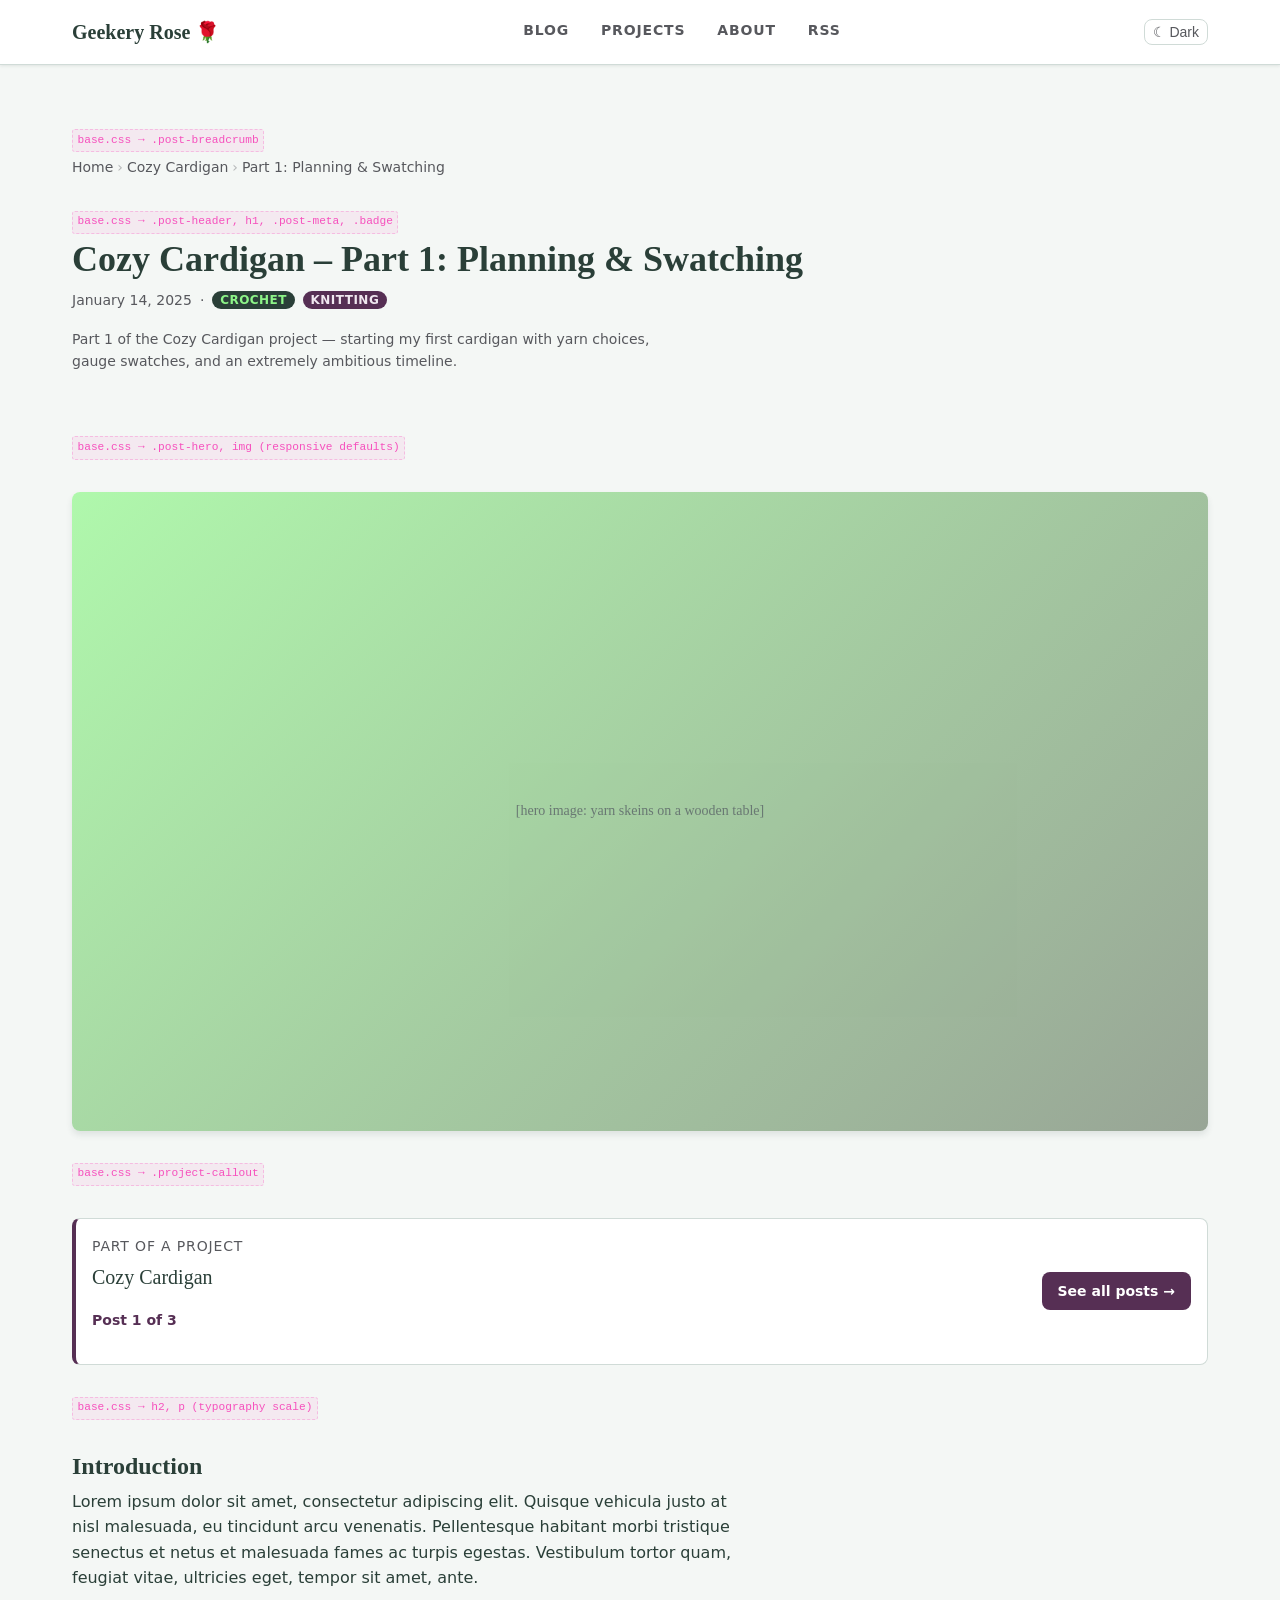
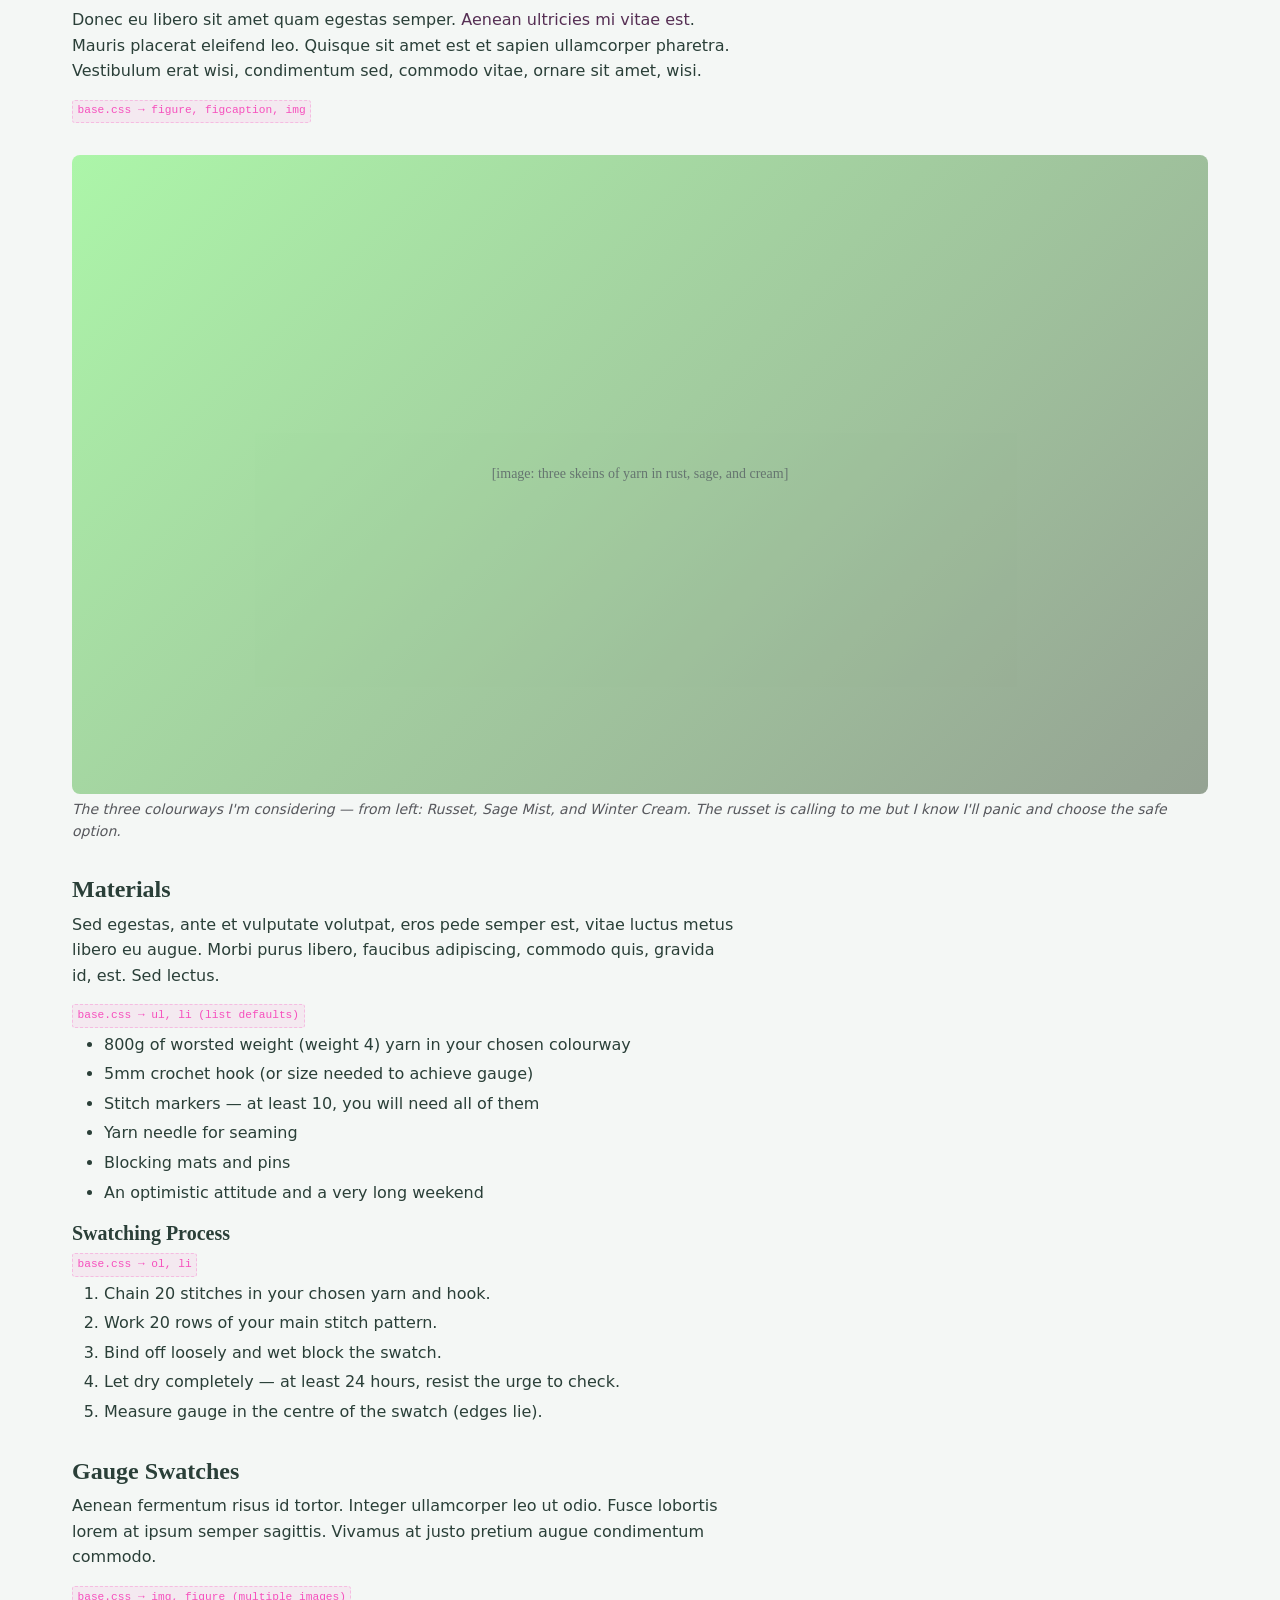
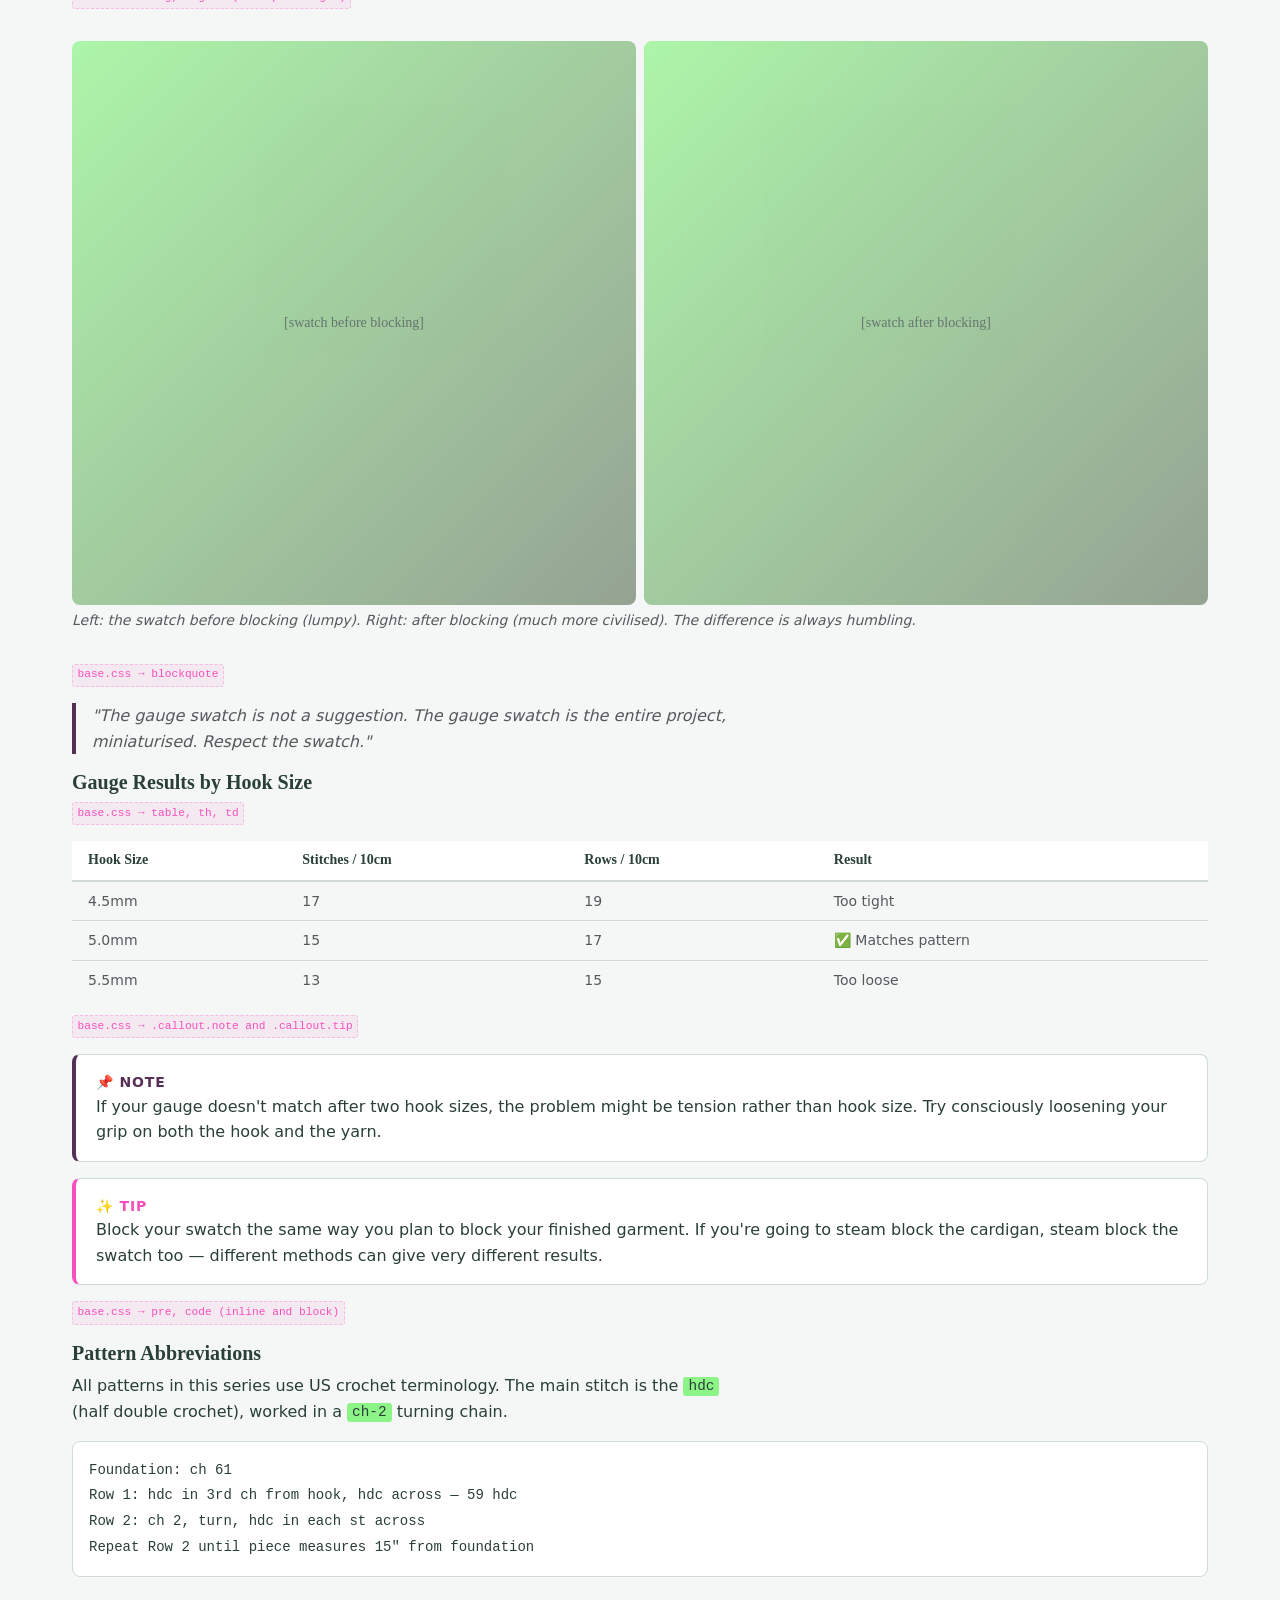
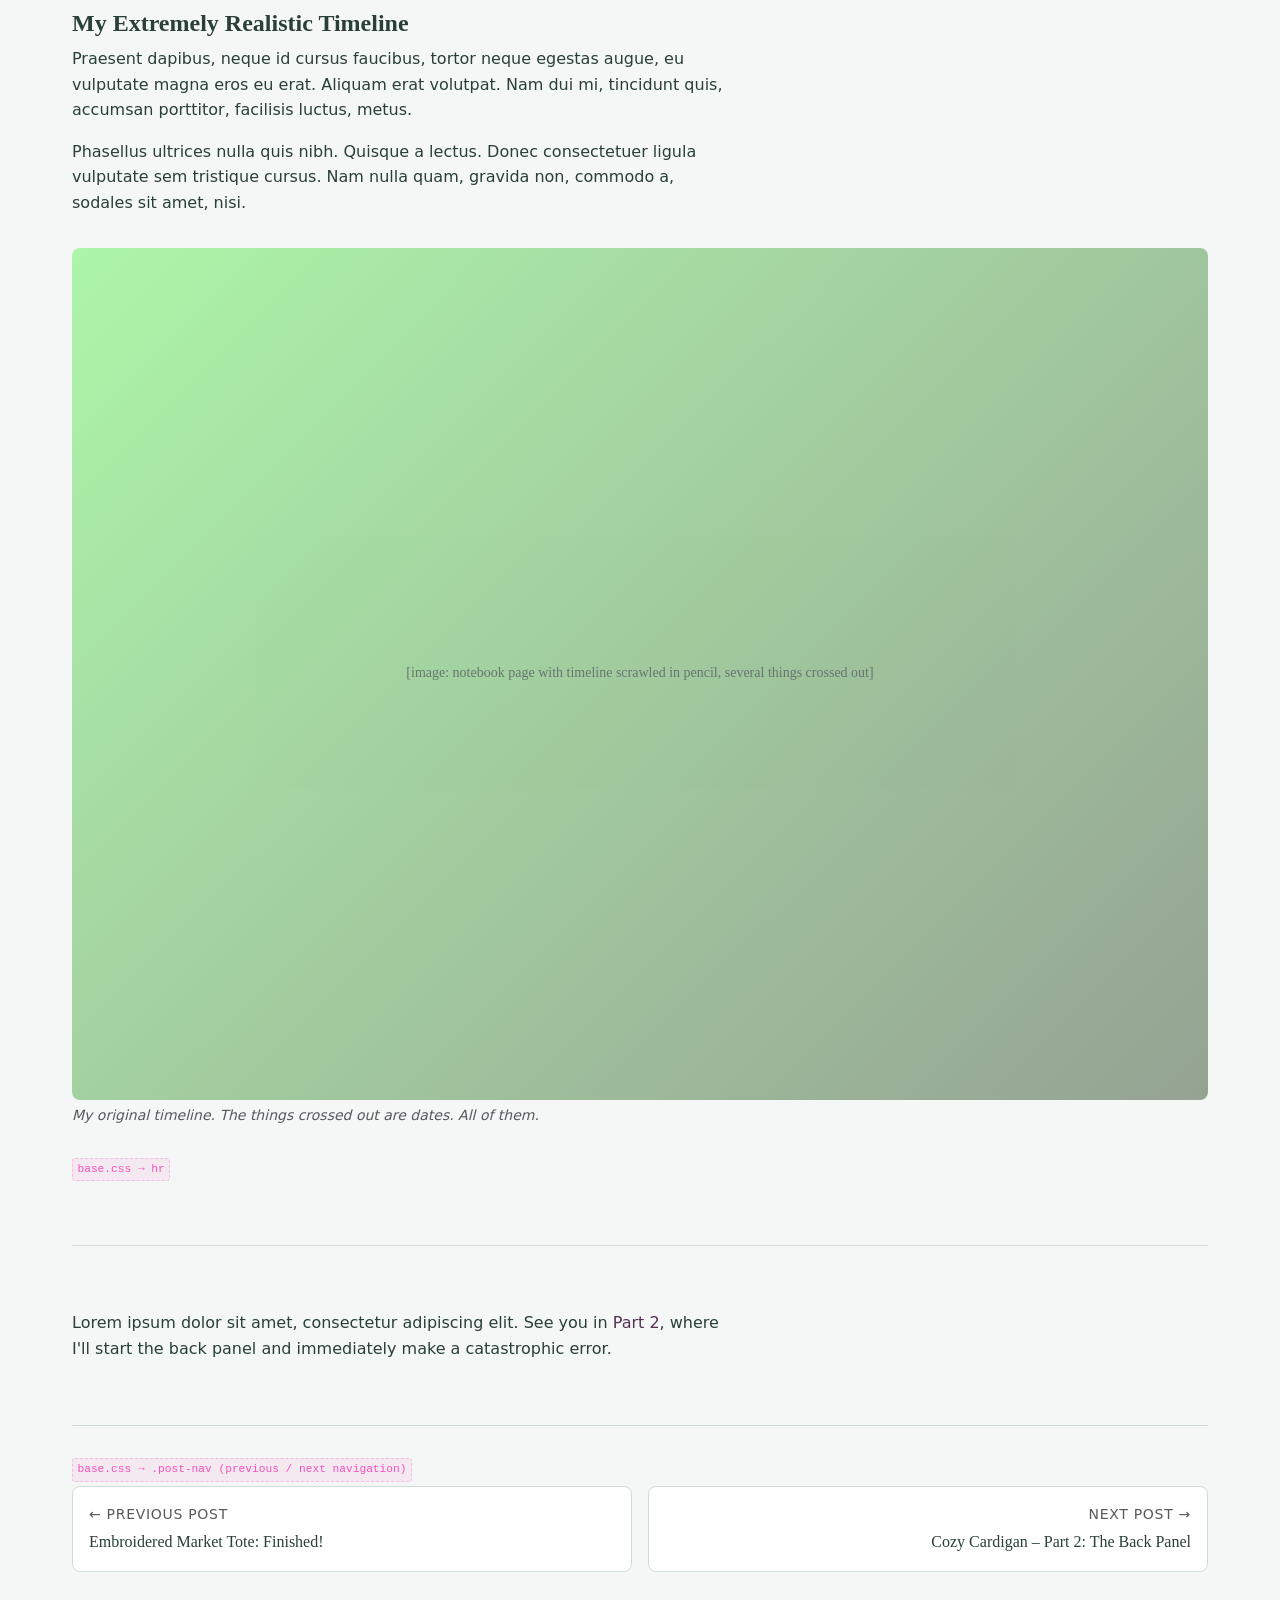
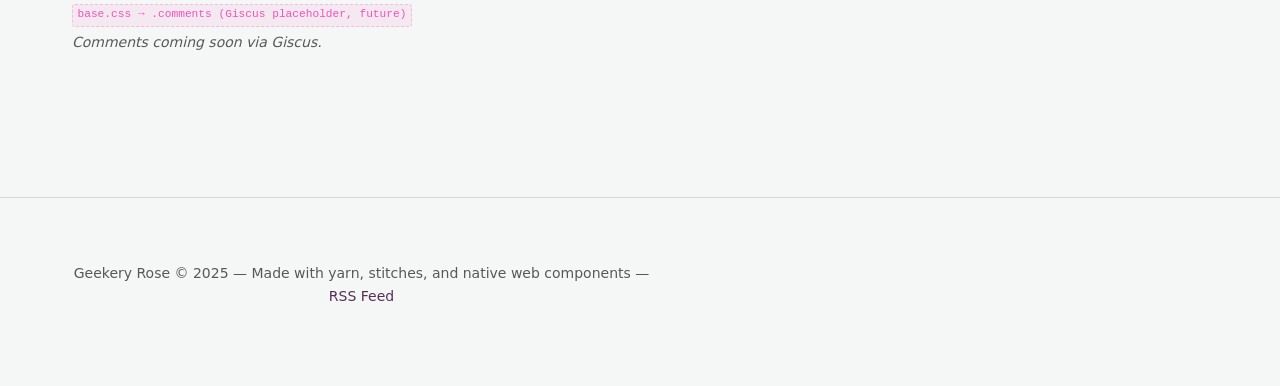
==== posts/sample-post.html @ 3e88b29d "remove dupliate CSS, simplify index page, add sample blog post" ====
<!DOCTYPE html>
<html lang="en" data-theme="light">
<head>
  <meta charset="UTF-8">
  <meta name="viewport" content="width=device-width, initial-scale=1.0">
  <title>Cozy Cardigan – Part 1: Planning & Swatching | Geekery Rose</title>

  <!-- Post metadata (as per blog plan) -->
  <meta property="post:slug" content="cozy-cardigan-part-1">
  <meta property="post:date" content="2025-01-14">
  <meta property="post:project" content="cozy-cardigan">
  <meta property="post:project-sequence" content="1">
  <meta property="post:craft-types" content="crochet,knitting">
  <meta property="post:summary" content="Starting my first cardigan — yarn choices, gauge swatches, and my very unrealistic timeline.">
  <meta property="post:featured-image" content="/images/posts/2025-01-14/hero.jpg">

  <style>
    /* ============================================================
       THEME TOKENS — from themes.css
       (In production these come from /styles/themes.css)
       ============================================================ */
    :root {
      --color-background: #f4f7f5;
      --color-surface: #ffffff;
      --color-text-primary: #2a3f38;
      --color-text-secondary: #57585d;
      --color-accent: #562f54;
      --color-accent-hover: #7a4578;
      --color-accent-secondary: #f650bd;
      --color-accent-secondary-hover: #d93da6;
      --color-highlight: #8df588;
      --color-highlight-text: #2a3f38;
      --color-border: #d0dbd7;

      --badge-bg-crochet:    #2a3f38;  --badge-text-crochet:    #8df588;
      --badge-bg-knitting:   #562f54;  --badge-text-knitting:   #f0e8f0;
      --badge-bg-embroidery: #3d2240;  --badge-text-embroidery: #f0e8f0;
      --badge-bg-sewing:     #2a3f38;  --badge-text-sewing:     #e8f5e2;
      --badge-bg-beading:    #57585d;  --badge-text-beading:    #ffffff;

      --font-family-base: system-ui, -apple-system, sans-serif;
      --font-family-heading: Georgia, serif;
      --font-size-base: 1rem;
      --font-size-small: 0.875rem;
      --font-size-large: 1.25rem;
      --line-height-base: 1.6;
      --line-height-tight: 1.2;

      --space-xs: 0.25rem;
      --space-sm: 0.5rem;
      --space-md: 1rem;
      --space-lg: 2rem;
      --space-xl: 4rem;

      --max-width-content: 65ch;
      --max-width-wide: 1200px;
      --border-radius: 8px;

      --shadow-sm: 0 1px 3px rgba(42, 63, 56, 0.10);
      --shadow-md: 0 4px 6px rgba(42, 63, 56, 0.10);
      --shadow-lg: 0 10px 20px rgba(42, 63, 56, 0.14);

      --transition-fast: 150ms ease;
      --transition-base: 250ms ease;
    }

    [data-theme="dark"] {
      --color-background: #1e2e29;
      --color-surface: #2a3f38;
      --color-text-primary: #e8f5e2;
      --color-text-secondary: #a0a8a4;
      --color-accent: #8df588;
      --color-accent-hover: #a8f9a4;
      --color-accent-secondary: #f650bd;
      --color-accent-secondary-hover: #f975cc;
      --color-highlight: #562f54;
      --color-highlight-text: #f0e8f0;
      --color-border: #3a5248;
      --shadow-sm: 0 1px 3px rgba(0,0,0,0.35);
      --shadow-md: 0 4px 6px rgba(0,0,0,0.40);
      --shadow-lg: 0 10px 20px rgba(0,0,0,0.50);
    }


    /* ============================================================
       BASE.CSS — THIS IS WHAT THE FILE NEEDS TO DEFINE
       Each section is labelled with what base.css should contain.
       ============================================================ */

    /* ----------------------------------------------------------
       1. CSS RESET / NORMALIZE
       base.css should include a minimal reset so all browsers
       start from the same baseline.
       ---------------------------------------------------------- */
    *, *::before, *::after {
      box-sizing: border-box;
      margin: 0;
      padding: 0;
    }

    /* ----------------------------------------------------------
       2. ROOT / BODY DEFAULTS
       base.css sets the background, default text color, font,
       line-height, and scroll behaviour on the html/body elements.
       ---------------------------------------------------------- */
    html {
      scroll-behavior: smooth;
      font-size: 100%; /* 16px base — don't change, use rem */
    }

    body {
      background-color: var(--color-background);
      color: var(--color-text-primary);
      font-family: var(--font-family-base);
      font-size: var(--font-size-base);
      line-height: var(--line-height-base);
      min-height: 100vh;
    }

    /* ----------------------------------------------------------
       3. TYPOGRAPHY SCALE
       base.css defines headings, body copy, and small text using
       the CSS custom property font scale. Headings use the serif
       font-family-heading; body uses font-family-base.
       ---------------------------------------------------------- */
    h1, h2, h3, h4, h5, h6 {
      font-family: var(--font-family-heading);
      line-height: var(--line-height-tight);
      color: var(--color-text-primary);
    }

    h1 { font-size: 2.25rem;  margin-block-end: var(--space-md); }
    h2 { font-size: 1.5rem;   margin-block-end: var(--space-sm); margin-block-start: var(--space-lg); }
    h3 { font-size: 1.25rem;  margin-block-end: var(--space-sm); margin-block-start: var(--space-md); }
    h4 { font-size: 1.1rem;   margin-block-end: var(--space-xs); }

    p {
      margin-block-end: var(--space-md);
      max-width: var(--max-width-content);
    }

    small, .text-small {
      font-size: var(--font-size-small);
      color: var(--color-text-secondary);
    }

    /* ----------------------------------------------------------
       4. LINKS
       base.css sets default link appearance using the accent
       color, with a hover/focus state using accent-hover.
       ---------------------------------------------------------- */
    a {
      color: var(--color-accent);
      text-decoration: underline;
      text-decoration-color: transparent;
      text-underline-offset: 3px;
      transition: color var(--transition-fast),
                  text-decoration-color var(--transition-fast);
    }

    a:hover {
      color: var(--color-accent-hover);
      text-decoration-color: var(--color-accent-hover);
    }

    a:focus-visible {
      outline: 2px solid var(--color-accent);
      outline-offset: 3px;
      border-radius: 2px;
    }

    /* ----------------------------------------------------------
       5. LISTS
       base.css provides sensible defaults for ul/ol in prose
       contexts, with proper indentation.
       ---------------------------------------------------------- */
    ul, ol {
      padding-inline-start: var(--space-lg);
      margin-block-end: var(--space-md);
      max-width: var(--max-width-content);
    }

    li {
      margin-block-end: var(--space-xs);
    }

    li:last-child {
      margin-block-end: 0;
    }

    /* ----------------------------------------------------------
       6. IMAGES
       base.css makes images responsive by default, and adds
       sensible display/border-radius defaults.
       ---------------------------------------------------------- */
    img {
      max-width: 100%;
      height: auto;
      display: block;
      border-radius: var(--border-radius);
    }

    figure {
      margin-block: var(--space-lg);
      margin-inline: 0;
    }

    figcaption {
      font-size: var(--font-size-small);
      color: var(--color-text-secondary);
      margin-block-start: var(--space-xs);
      font-style: italic;
    }

    /* ----------------------------------------------------------
       7. BLOCKQUOTE
       base.css styles blockquotes with a left border in the
       accent color and slightly muted text.
       ---------------------------------------------------------- */
    blockquote {
      border-inline-start: 4px solid var(--color-accent);
      padding-inline-start: var(--space-md);
      margin-block: var(--space-md);
      margin-inline: 0;
      color: var(--color-text-secondary);
      font-style: italic;
      max-width: var(--max-width-content);
    }

    blockquote p { color: inherit; }

    /* ----------------------------------------------------------
       8. INLINE CODE & CODE BLOCKS
       base.css styles <code> and <pre> for any technical content.
       ---------------------------------------------------------- */
    code {
      font-family: ui-monospace, 'Cascadia Code', 'Fira Code', monospace;
      font-size: 0.9em;
      background: var(--color-highlight);
      color: var(--color-highlight-text);
      padding: 0.1em 0.35em;
      border-radius: 3px;
    }

    pre {
      background: var(--color-surface);
      border: 1px solid var(--color-border);
      border-radius: var(--border-radius);
      padding: var(--space-md);
      overflow-x: auto;
      margin-block: var(--space-md);
    }

    pre code {
      background: none;
      padding: 0;
      font-size: var(--font-size-small);
    }

    /* ----------------------------------------------------------
       9. HORIZONTAL RULE
       base.css gives <hr> a styled appearance using border color.
       ---------------------------------------------------------- */
    hr {
      border: none;
      border-block-start: 1px solid var(--color-border);
      margin-block: var(--space-xl);
    }

    /* ----------------------------------------------------------
       10. TABLES
       base.css provides a clean, readable table style.
       ---------------------------------------------------------- */
    table {
      width: 100%;
      border-collapse: collapse;
      margin-block: var(--space-md);
      font-size: var(--font-size-small);
    }

    th {
      background: var(--color-surface);
      color: var(--color-text-primary);
      font-family: var(--font-family-heading);
      text-align: start;
      padding: var(--space-sm) var(--space-md);
      border-block-end: 2px solid var(--color-border);
    }

    td {
      padding: var(--space-sm) var(--space-md);
      border-block-end: 1px solid var(--color-border);
      color: var(--color-text-secondary);
      vertical-align: top;
    }

    tr:last-child td { border-block-end: none; }

    /* ----------------------------------------------------------
       11. LAYOUT UTILITIES
       base.css provides a .container class for max-width
       centering and a .wide variant.
       ---------------------------------------------------------- */
    .container {
      max-width: var(--max-width-wide);
      margin-inline: auto;
      padding-inline: var(--space-lg);
    }

    .content-width {
      max-width: var(--max-width-content);
    }

    /* ----------------------------------------------------------
       12. SITE HEADER / FOOTER
       base.css provides structural styles for the site chrome.
       ---------------------------------------------------------- */
    .site-header {
      background: var(--color-surface);
      border-block-end: 1px solid var(--color-border);
      box-shadow: var(--shadow-sm);
      position: sticky;
      top: 0;
      z-index: 100;
    }

    .site-header .container {
      display: flex;
      align-items: center;
      justify-content: space-between;
      padding-block: var(--space-md);
      gap: var(--space-md);
    }

    .site-logo {
      font-family: var(--font-family-heading);
      font-size: var(--font-size-large);
      font-weight: bold;
      color: var(--color-text-primary);
      text-decoration: none;
    }

    .site-logo:hover { color: var(--color-accent); text-decoration-color: transparent; }

    .site-nav {
      display: flex;
      gap: var(--space-lg);
      list-style: none;
      padding: 0;
      margin: 0;
    }

    .site-nav a {
      font-size: var(--font-size-small);
      text-transform: uppercase;
      letter-spacing: 0.06em;
      font-weight: 600;
      color: var(--color-text-secondary);
      text-decoration: none;
    }

    .site-nav a:hover { color: var(--color-accent); }

    .site-footer {
      border-block-start: 1px solid var(--color-border);
      padding-block: var(--space-xl);
      margin-block-start: var(--space-xl);
      color: var(--color-text-secondary);
      font-size: var(--font-size-small);
      text-align: center;
    }

    /* ----------------------------------------------------------
       13. POST STRUCTURE
       base.css defines the structural layout of a blog post:
       the article, post header, post footer, and breadcrumbs.
       ---------------------------------------------------------- */
    .blog-post {
      padding-block: var(--space-xl);
    }

    .post-breadcrumb {
      font-size: var(--font-size-small);
      color: var(--color-text-secondary);
      margin-block-end: var(--space-lg);
      display: flex;
      gap: var(--space-xs);
      align-items: center;
      flex-wrap: wrap;
    }

    .post-breadcrumb a {
      color: var(--color-text-secondary);
      text-decoration: none;
    }

    .post-breadcrumb a:hover { color: var(--color-accent); }

    .post-breadcrumb .sep { opacity: 0.4; }

    .post-header {
      margin-block-end: var(--space-xl);
    }

    .post-header h1 {
      margin-block-end: var(--space-sm);
    }

    .post-meta {
      display: flex;
      flex-wrap: wrap;
      gap: var(--space-sm);
      align-items: center;
      color: var(--color-text-secondary);
      font-size: var(--font-size-small);
      margin-block-end: var(--space-md);
    }

    .post-meta time { font-variant-numeric: tabular-nums; }

    .post-hero {
      margin-block: var(--space-lg);
      border-radius: var(--border-radius);
      overflow: hidden;
      box-shadow: var(--shadow-md);
      aspect-ratio: 16 / 9;
      background: var(--color-surface);
    }

    .post-hero img {
      width: 100%;
      height: 100%;
      object-fit: cover;
      border-radius: 0;
    }

    .post-content {
      /* This is the main prose area — inherits from body + headings etc. */
    }

    .post-footer {
      margin-block-start: var(--space-xl);
      padding-block-start: var(--space-lg);
      border-block-start: 1px solid var(--color-border);
    }

    .post-nav {
      display: grid;
      grid-template-columns: 1fr 1fr;
      gap: var(--space-md);
      margin-block-end: var(--space-lg);
    }

    .post-nav-link {
      background: var(--color-surface);
      border: 1px solid var(--color-border);
      border-radius: var(--border-radius);
      padding: var(--space-md);
      text-decoration: none;
      color: var(--color-text-primary);
      transition: box-shadow var(--transition-base), transform var(--transition-base);
    }

    .post-nav-link:hover {
      box-shadow: var(--shadow-md);
      transform: translateY(-2px);
      color: var(--color-text-primary);
      text-decoration: none;
    }

    .post-nav-link .label {
      display: block;
      font-size: var(--font-size-small);
      color: var(--color-text-secondary);
      margin-block-end: var(--space-xs);
      text-transform: uppercase;
      letter-spacing: 0.05em;
    }

    .post-nav-link .title {
      font-family: var(--font-family-heading);
      font-size: var(--font-size-base);
    }

    .post-nav-link.next { text-align: end; }

    /* ----------------------------------------------------------
       14. CRAFT TYPE BADGES
       base.css (or components.css) defines badge styles using
       the badge custom properties from themes.css.
       ---------------------------------------------------------- */
    .badge {
      display: inline-flex;
      align-items: center;
      gap: var(--space-xs);
      font-size: 0.75rem;
      font-weight: 600;
      letter-spacing: 0.04em;
      text-transform: uppercase;
      padding: 0.25em 0.65em;
      border-radius: 100px;
      line-height: 1;
    }

    .badge-crochet   { background: var(--badge-bg-crochet);   color: var(--badge-text-crochet); }
    .badge-knitting  { background: var(--badge-bg-knitting);  color: var(--badge-text-knitting); }
    .badge-embroidery{ background: var(--badge-bg-embroidery);color: var(--badge-text-embroidery); }
    .badge-sewing    { background: var(--badge-bg-sewing);    color: var(--badge-text-sewing); }
    .badge-beading   { background: var(--badge-bg-beading);   color: var(--badge-text-beading); }

    /* ----------------------------------------------------------
       15. PROJECT CALLOUT BOX
       base.css defines the "part of a project" notification box.
       ---------------------------------------------------------- */
    .project-callout {
      background: var(--color-surface);
      border: 1px solid var(--color-border);
      border-inline-start: 4px solid var(--color-accent);
      border-radius: var(--border-radius);
      padding: var(--space-md);
      margin-block: var(--space-lg);
      display: flex;
      align-items: center;
      justify-content: space-between;
      gap: var(--space-md);
      flex-wrap: wrap;
    }

    .project-callout .label {
      font-size: var(--font-size-small);
      text-transform: uppercase;
      letter-spacing: 0.06em;
      color: var(--color-text-secondary);
      margin-block-end: var(--space-xs);
    }

    .project-callout .name {
      font-family: var(--font-family-heading);
      font-size: var(--font-size-large);
      color: var(--color-text-primary);
    }

    .project-callout .seq {
      font-size: var(--font-size-small);
      color: var(--color-accent);
      font-weight: 600;
    }

    .btn {
      display: inline-block;
      background: var(--color-accent);
      color: #ffffff;
      padding: var(--space-sm) var(--space-md);
      border-radius: var(--border-radius);
      font-size: var(--font-size-small);
      font-weight: 600;
      text-decoration: none;
      transition: background var(--transition-fast), transform var(--transition-fast);
      white-space: nowrap;
    }

    .btn:hover {
      background: var(--color-accent-hover);
      color: #ffffff;
      text-decoration: none;
      transform: translateY(-1px);
    }

    /* ----------------------------------------------------------
       16. CALLOUT / ASIDE BOXES
       base.css styles informational callout boxes (tips, notes).
       ---------------------------------------------------------- */
    .callout {
      background: var(--color-surface);
      border: 1px solid var(--color-border);
      border-radius: var(--border-radius);
      padding: var(--space-md) var(--space-md) var(--space-md) calc(var(--space-md) + 4px);
      margin-block: var(--space-md);
      border-inline-start: 4px solid var(--color-highlight-text);
    }

    .callout.tip { border-inline-start-color: var(--color-accent-secondary); }
    .callout.note { border-inline-start-color: var(--color-accent); }

    .callout-label {
      font-size: var(--font-size-small);
      font-weight: 700;
      text-transform: uppercase;
      letter-spacing: 0.06em;
      margin-block-end: var(--space-xs);
    }

    .callout.tip .callout-label { color: var(--color-accent-secondary); }
    .callout.note .callout-label { color: var(--color-accent); }

    .callout p { max-width: none; margin-block-end: 0; }

    /* ----------------------------------------------------------
       17. THEME TOGGLE (example utility button)
       ---------------------------------------------------------- */
    .theme-toggle {
      background: none;
      border: 1px solid var(--color-border);
      border-radius: var(--border-radius);
      padding: var(--space-xs) var(--space-sm);
      color: var(--color-text-secondary);
      cursor: pointer;
      font-size: var(--font-size-small);
      transition: border-color var(--transition-fast), color var(--transition-fast);
    }

    .theme-toggle:hover {
      border-color: var(--color-accent);
      color: var(--color-accent);
    }

    /* ----------------------------------------------------------
       18. ANNOTATION LAYER
       Labels explaining what each visible element demonstrates.
       ---------------------------------------------------------- */
    .annotation {
      display: block;
      font-family: ui-monospace, monospace;
      font-size: 0.7rem;
      color: var(--color-accent-secondary);
      background: color-mix(in srgb, var(--color-accent-secondary) 8%, transparent);
      border: 1px dashed color-mix(in srgb, var(--color-accent-secondary) 30%, transparent);
      border-radius: 3px;
      padding: 0.15em 0.4em;
      margin-block-end: var(--space-xs);
      width: fit-content;
    }

    /* ----------------------------------------------------------
       19. IMAGE PLACEHOLDER (for lorem ipsum demo)
       ---------------------------------------------------------- */
    .img-placeholder {
      aspect-ratio: 16 / 9;
      background: linear-gradient(135deg,
        var(--color-highlight) 0%,
        color-mix(in srgb, var(--color-highlight) 40%, var(--color-accent)) 100%);
      border-radius: var(--border-radius);
      display: flex;
      align-items: center;
      justify-content: center;
      color: var(--color-highlight-text);
      font-family: var(--font-family-heading);
      font-size: var(--font-size-small);
      opacity: 0.7;
    }

    .img-placeholder.square { aspect-ratio: 1; }
    .img-placeholder.tall   { aspect-ratio: 3 / 4; }

    /* ----------------------------------------------------------
       RESPONSIVE
       base.css handles responsive overrides at mobile breakpoint.
       ---------------------------------------------------------- */
    @media (max-width: 640px) {
      .container { padding-inline: var(--space-md); }
      h1 { font-size: 1.75rem; }
      .site-nav { gap: var(--space-md); }
      .post-nav { grid-template-columns: 1fr; }
      .post-nav-link.next { text-align: start; }
      .project-callout { flex-direction: column; align-items: flex-start; }
    }
  </style>
</head>
<body>

  <!-- ============================================================
       SITE HEADER
       ============================================================ -->
  <header class="site-header">
    <div class="container">
      <a href="/" class="site-logo">Geekery Rose 🌹</a>
      <nav aria-label="Main navigation">
        <ul class="site-nav">
          <li><a href="/blog.html">Blog</a></li>
          <li><a href="/projects.html">Projects</a></li>
          <li><a href="/about.html">About</a></li>
          <li><a href="/feed.xml">RSS</a></li>
        </ul>
      </nav>
      <button class="theme-toggle" onclick="toggleTheme()" aria-label="Toggle dark mode">☾ Dark</button>
    </div>
  </header>

  <!-- ============================================================
       BLOG POST
       ============================================================ -->
  <main>
    <div class="container">
      <article class="blog-post">

        <!-- Breadcrumb nav -->
        <span class="annotation">base.css → .post-breadcrumb</span>
        <nav class="post-breadcrumb" aria-label="Breadcrumb">
          <a href="/">Home</a>
          <span class="sep" aria-hidden="true">›</span>
          <a href="/projects/cozy-cardigan/">Cozy Cardigan</a>
          <span class="sep" aria-hidden="true">›</span>
          <span>Part 1: Planning &amp; Swatching</span>
        </nav>

        <!-- Post header -->
        <span class="annotation">base.css → .post-header, h1, .post-meta, .badge</span>
        <header class="post-header">
          <h1>Cozy Cardigan – Part 1: Planning &amp; Swatching</h1>
          <div class="post-meta">
            <time datetime="2025-01-14">January 14, 2025</time>
            <span aria-hidden="true">·</span>
            <span class="badge badge-crochet">Crochet</span>
            <span class="badge badge-knitting">Knitting</span>
          </div>
          <p class="text-small">Part 1 of the Cozy Cardigan project — starting my first cardigan with yarn choices, gauge swatches, and an extremely ambitious timeline.</p>
        </header>

        <!-- Hero image -->
        <span class="annotation">base.css → .post-hero, img (responsive defaults)</span>
        <div class="post-hero">
          <div class="img-placeholder" style="aspect-ratio:16/9; border-radius: 0;">
            [hero image: yarn skeins on a wooden table]
          </div>
        </div>

        <!-- Project callout box -->
        <span class="annotation">base.css → .project-callout</span>
        <aside class="project-callout">
          <div>
            <p class="label">Part of a project</p>
            <p class="name">Cozy Cardigan</p>
            <p class="seq">Post 1 of 3</p>
          </div>
          <a href="/projects/cozy-cardigan/" class="btn">See all posts →</a>
        </aside>

        <!-- Post content -->
        <div class="post-content">

          <!-- Regular headings and paragraphs -->
          <span class="annotation">base.css → h2, p (typography scale)</span>
          <h2>Introduction</h2>
          <p>Lorem ipsum dolor sit amet, consectetur adipiscing elit. Quisque vehicula justo at nisl malesuada, eu tincidunt arcu venenatis. Pellentesque habitant morbi tristique senectus et netus et malesuada fames ac turpis egestas. Vestibulum tortor quam, feugiat vitae, ultricies eget, tempor sit amet, ante.</p>
          <p>Donec eu libero sit amet quam egestas semper. <a href="#">Aenean ultricies mi vitae est</a>. Mauris placerat eleifend leo. Quisque sit amet est et sapien ullamcorper pharetra. Vestibulum erat wisi, condimentum sed, commodo vitae, ornare sit amet, wisi.</p>

          <!-- Image with caption -->
          <span class="annotation">base.css → figure, figcaption, img</span>
          <figure>
            <div class="img-placeholder">[image: three skeins of yarn in rust, sage, and cream]</div>
            <figcaption>The three colourways I'm considering — from left: Russet, Sage Mist, and Winter Cream. The russet is calling to me but I know I'll panic and choose the safe option.</figcaption>
          </figure>

          <h2>Materials</h2>
          <p>Sed egestas, ante et vulputate volutpat, eros pede semper est, vitae luctus metus libero eu augue. Morbi purus libero, faucibus adipiscing, commodo quis, gravida id, est. Sed lectus.</p>

          <!-- Unordered list -->
          <span class="annotation">base.css → ul, li (list defaults)</span>
          <ul>
            <li>800g of worsted weight (weight 4) yarn in your chosen colourway</li>
            <li>5mm crochet hook (or size needed to achieve gauge)</li>
            <li>Stitch markers — at least 10, you will need all of them</li>
            <li>Yarn needle for seaming</li>
            <li>Blocking mats and pins</li>
            <li>An optimistic attitude and a very long weekend</li>
          </ul>

          <!-- Ordered list -->
          <h3>Swatching Process</h3>
          <span class="annotation">base.css → ol, li</span>
          <ol>
            <li>Chain 20 stitches in your chosen yarn and hook.</li>
            <li>Work 20 rows of your main stitch pattern.</li>
            <li>Bind off loosely and wet block the swatch.</li>
            <li>Let dry completely — at least 24 hours, resist the urge to check.</li>
            <li>Measure gauge in the centre of the swatch (edges lie).</li>
          </ol>

          <h2>Gauge Swatches</h2>
          <p>Aenean fermentum risus id tortor. Integer ullamcorper leo ut odio. Fusce lobortis lorem at ipsum semper sagittis. Vivamus at justo pretium augue condimentum commodo.</p>

          <!-- Image grid (two images side by side) -->
          <span class="annotation">base.css → img, figure (multiple images)</span>
          <figure>
            <div style="display: grid; grid-template-columns: 1fr 1fr; gap: var(--space-sm);">
              <div class="img-placeholder square">[swatch before blocking]</div>
              <div class="img-placeholder square">[swatch after blocking]</div>
            </div>
            <figcaption>Left: the swatch before blocking (lumpy). Right: after blocking (much more civilised). The difference is always humbling.</figcaption>
          </figure>

          <!-- Blockquote -->
          <span class="annotation">base.css → blockquote</span>
          <blockquote>
            <p>"The gauge swatch is not a suggestion. The gauge swatch is the entire project, miniaturised. Respect the swatch."</p>
          </blockquote>

          <!-- Table -->
          <h3>Gauge Results by Hook Size</h3>
          <span class="annotation">base.css → table, th, td</span>
          <table>
            <thead>
              <tr>
                <th>Hook Size</th>
                <th>Stitches / 10cm</th>
                <th>Rows / 10cm</th>
                <th>Result</th>
              </tr>
            </thead>
            <tbody>
              <tr>
                <td>4.5mm</td>
                <td>17</td>
                <td>19</td>
                <td>Too tight</td>
              </tr>
              <tr>
                <td>5.0mm</td>
                <td>15</td>
                <td>17</td>
                <td>✅ Matches pattern</td>
              </tr>
              <tr>
                <td>5.5mm</td>
                <td>13</td>
                <td>15</td>
                <td>Too loose</td>
              </tr>
            </tbody>
          </table>

          <!-- Callout boxes -->
          <span class="annotation">base.css → .callout.note and .callout.tip</span>
          <div class="callout note">
            <p class="callout-label">📌 Note</p>
            <p>If your gauge doesn't match after two hook sizes, the problem might be tension rather than hook size. Try consciously loosening your grip on both the hook and the yarn.</p>
          </div>

          <div class="callout tip">
            <p class="callout-label">✨ Tip</p>
            <p>Block your swatch the same way you plan to block your finished garment. If you're going to steam block the cardigan, steam block the swatch too — different methods can give very different results.</p>
          </div>

          <!-- Code block (for any markdown/pattern notation) -->
          <span class="annotation">base.css → pre, code (inline and block)</span>
          <h3>Pattern Abbreviations</h3>
          <p>All patterns in this series use US crochet terminology. The main stitch is the <code>hdc</code> (half double crochet), worked in a <code>ch-2</code> turning chain.</p>

          <pre><code>Foundation: ch 61
Row 1: hdc in 3rd ch from hook, hdc across — 59 hdc
Row 2: ch 2, turn, hdc in each st across
Repeat Row 2 until piece measures 15" from foundation</code></pre>

          <h2>My Extremely Realistic Timeline</h2>
          <p>Praesent dapibus, neque id cursus faucibus, tortor neque egestas augue, eu vulputate magna eros eu erat. Aliquam erat volutpat. Nam dui mi, tincidunt quis, accumsan porttitor, facilisis luctus, metus.</p>
          <p>Phasellus ultrices nulla quis nibh. Quisque a lectus. Donec consectetuer ligula vulputate sem tristique cursus. Nam nulla quam, gravida non, commodo a, sodales sit amet, nisi.</p>

          <figure>
            <div class="img-placeholder" style="aspect-ratio: 4/3;">[image: notebook page with timeline scrawled in pencil, several things crossed out]</div>
            <figcaption>My original timeline. The things crossed out are dates. All of them.</figcaption>
          </figure>

          <!-- HR -->
          <span class="annotation">base.css → hr</span>
          <hr>

          <p>Lorem ipsum dolor sit amet, consectetur adipiscing elit. See you in <a href="/posts/2025-02-01-cozy-cardigan-part-2.html">Part 2</a>, where I'll start the back panel and immediately make a catastrophic error.</p>

        </div>

        <!-- Post footer: nav + comments placeholder -->
        <footer class="post-footer">

          <span class="annotation">base.css → .post-nav (previous / next navigation)</span>
          <nav class="post-nav" aria-label="Post navigation">
            <a href="/posts/2024-12-20-embroidered-tote.html" class="post-nav-link prev">
              <span class="label">← Previous post</span>
              <span class="title">Embroidered Market Tote: Finished!</span>
            </a>
            <a href="/posts/2025-02-01-cozy-cardigan-part-2.html" class="post-nav-link next">
              <span class="label">Next post →</span>
              <span class="title">Cozy Cardigan – Part 2: The Back Panel</span>
            </a>
          </nav>

          <!-- Comments section placeholder (Giscus will go here) -->
          <span class="annotation">base.css → .comments (Giscus placeholder, future)</span>
          <section class="comments" id="comments">
            <!-- Giscus script will be inserted here when ready -->
            <p style="color: var(--color-text-secondary); font-size: var(--font-size-small); font-style: italic;">Comments coming soon via Giscus.</p>
          </section>

        </footer>
      </article>
    </div>
  </main>

  <!-- ============================================================
       SITE FOOTER
       ============================================================ -->
  <footer class="site-footer">
    <div class="container">
      <p>Geekery Rose &copy; 2025 &mdash; Made with yarn, stitches, and native web components &mdash; <a href="/feed.xml">RSS Feed</a></p>
    </div>
  </footer>

  <script>
    function toggleTheme() {
      const html = document.documentElement;
      const current = html.getAttribute('data-theme');
      const next = current === 'dark' ? 'light' : 'dark';
      html.setAttribute('data-theme', next);
      document.querySelector('.theme-toggle').textContent = next === 'dark' ? '☀ Light' : '☾ Dark';
    }
  </script>
</body>
</html>
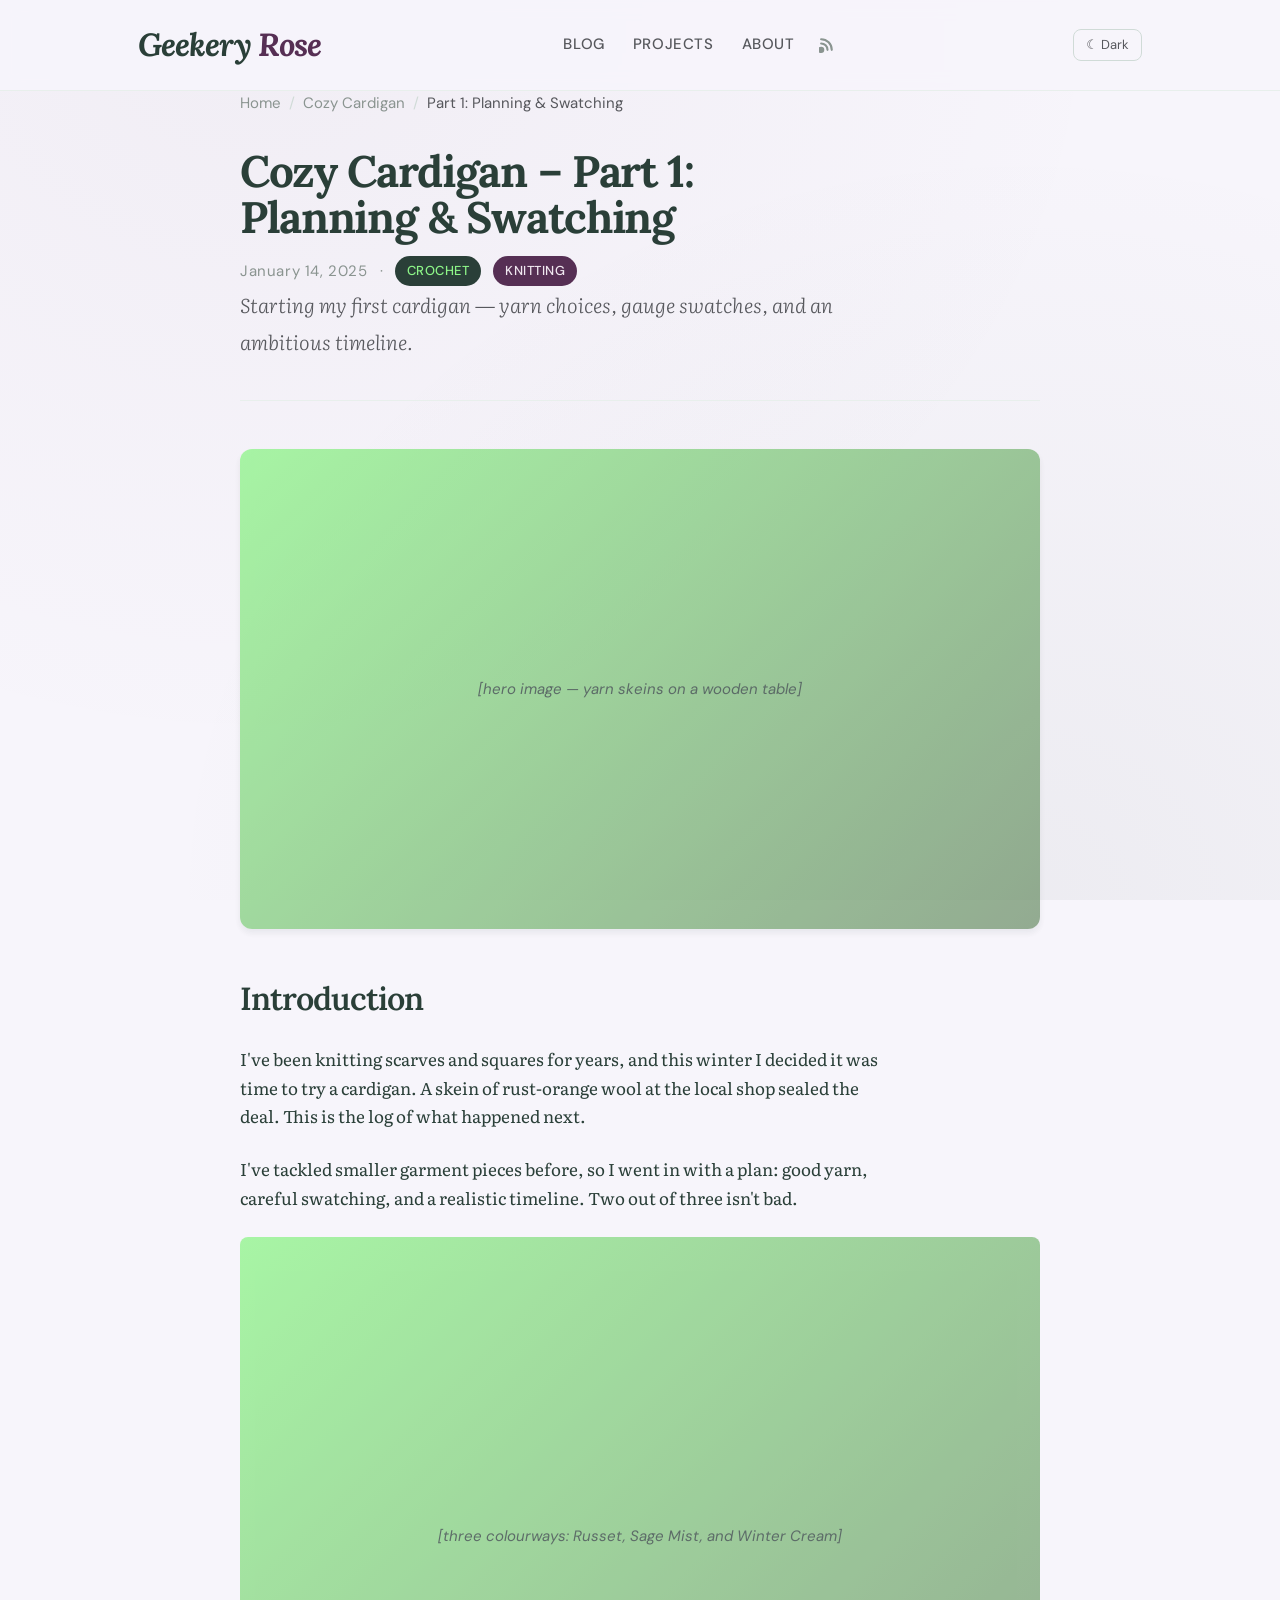
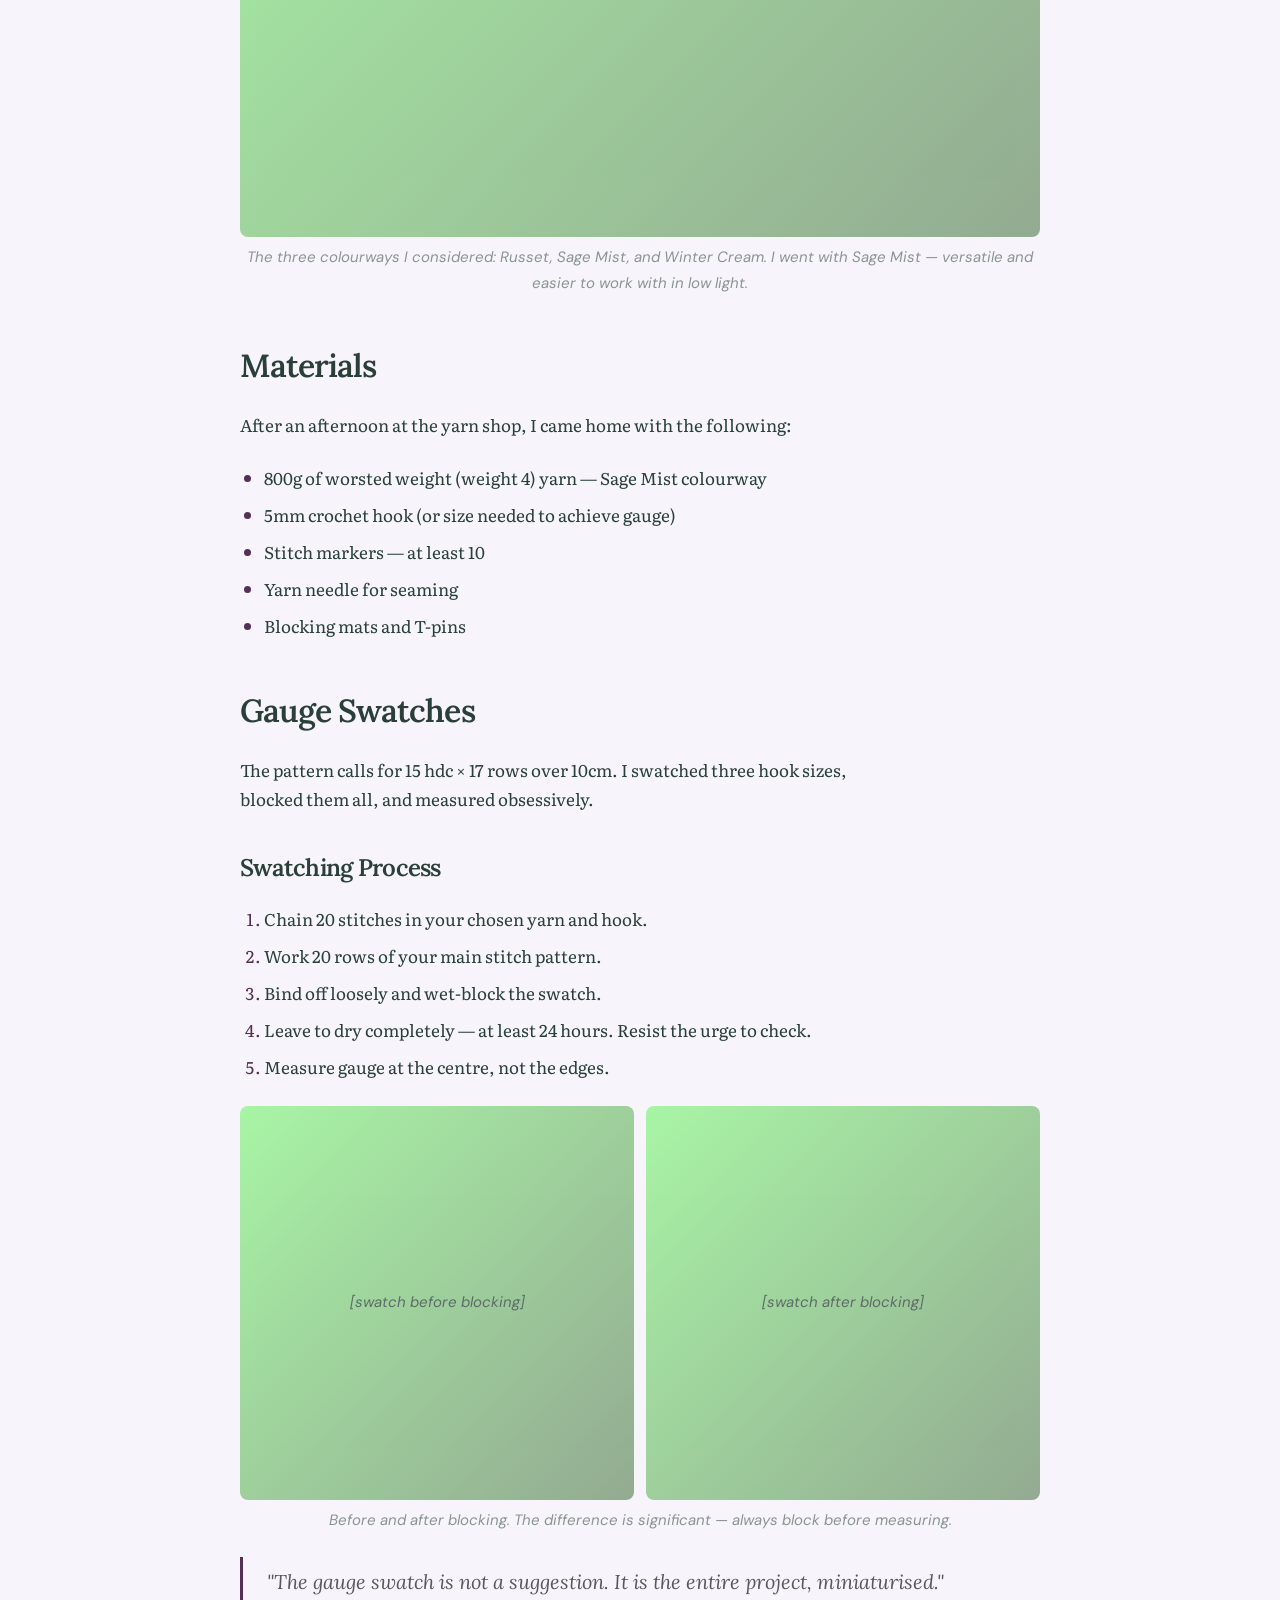
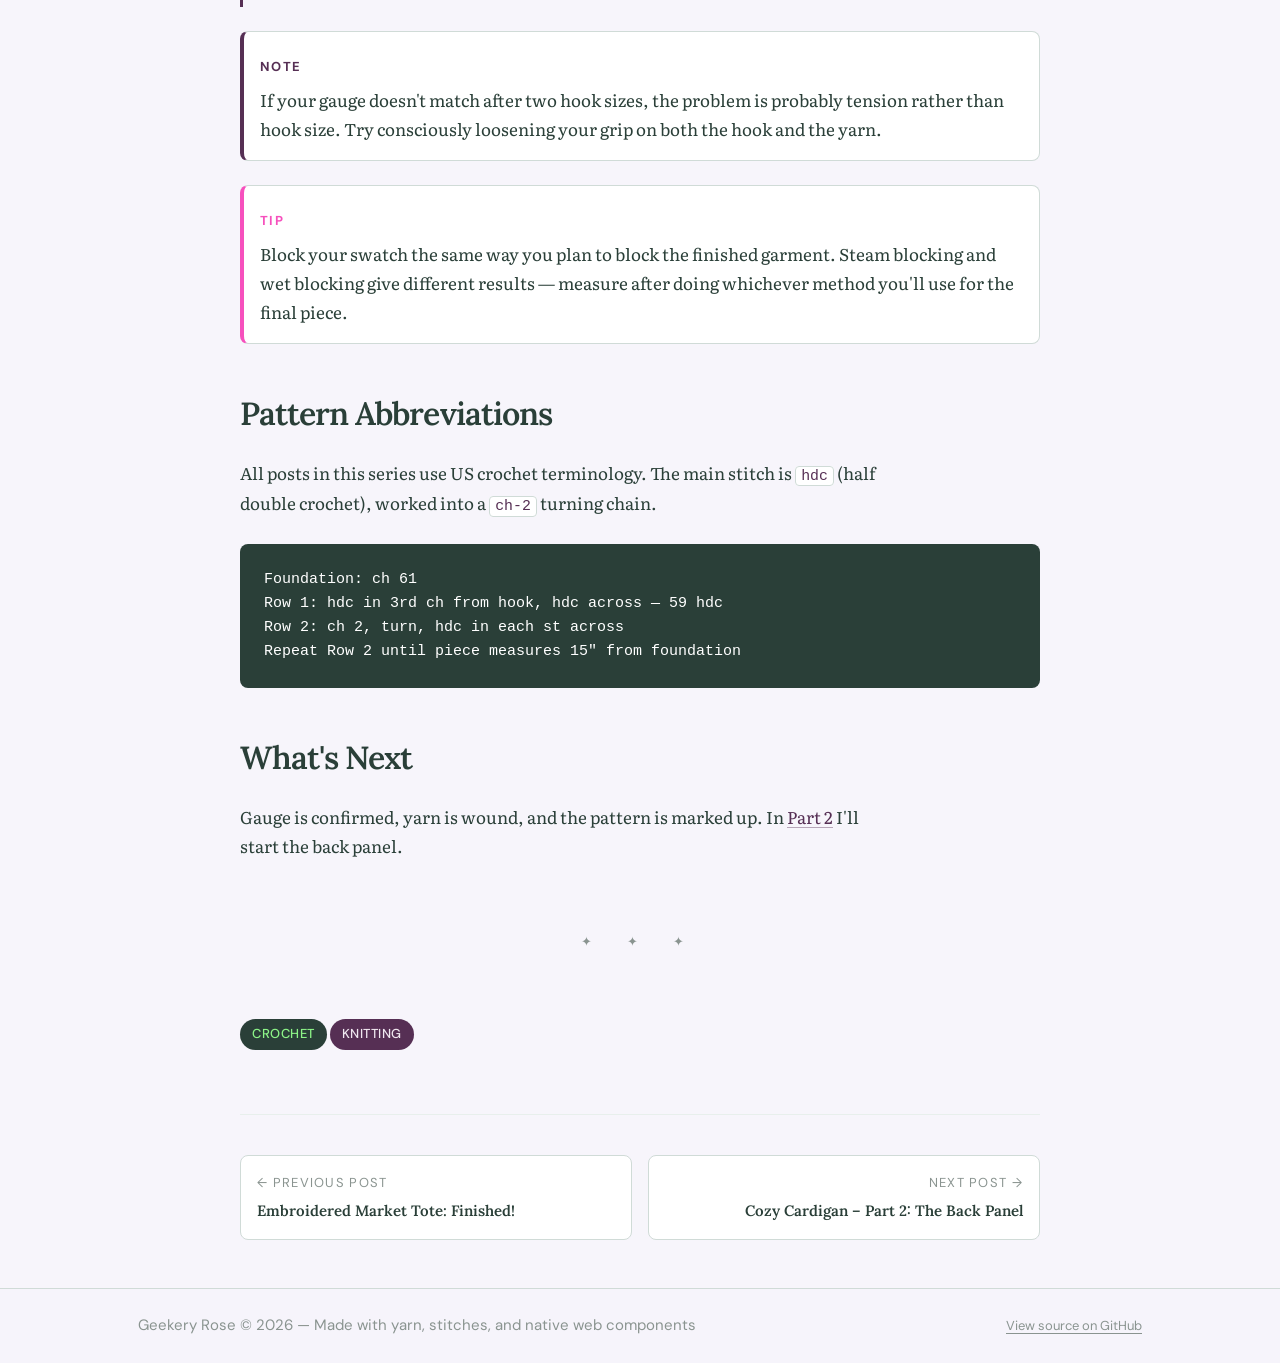
==== commit 82ad0802: "Refactor blog post template and abstract shared styles/scripts - Renamed sample-post-2.html to posts" ====
--- a/posts/sample-post.html
+++ b/posts/sample-post.html
@@ -3,915 +3,264 @@
 <head>
   <meta charset="UTF-8">
   <meta name="viewport" content="width=device-width, initial-scale=1.0">
-  <title>Cozy Cardigan – Part 1: Planning & Swatching | Geekery Rose</title>
-
-  <!-- Post metadata (as per blog plan) -->
-  <meta property="post:slug" content="cozy-cardigan-part-1">
-  <meta property="post:date" content="2025-01-14">
-  <meta property="post:project" content="cozy-cardigan">
+  <title>Cozy Cardigan – Part 1: Planning &amp; Swatching | Geekery Rose</title>
+
+  <!-- Post metadata (read by scripts/build.js to generate data/posts.json) -->
+  <meta property="post:slug"             content="cozy-cardigan-part-1">
+  <meta property="post:date"             content="2025-01-14">
+  <meta property="post:project"          content="cozy-cardigan">
   <meta property="post:project-sequence" content="1">
-  <meta property="post:craft-types" content="crochet,knitting">
-  <meta property="post:summary" content="Starting my first cardigan — yarn choices, gauge swatches, and my very unrealistic timeline.">
-  <meta property="post:featured-image" content="/images/posts/2025-01-14/hero.jpg">
-
-  <style>
-    /* ============================================================
-       THEME TOKENS — from themes.css
-       (In production these come from /styles/themes.css)
-       ============================================================ */
-    :root {
-      --color-background: #f4f7f5;
-      --color-surface: #ffffff;
-      --color-text-primary: #2a3f38;
-      --color-text-secondary: #57585d;
-      --color-accent: #562f54;
-      --color-accent-hover: #7a4578;
-      --color-accent-secondary: #f650bd;
-      --color-accent-secondary-hover: #d93da6;
-      --color-highlight: #8df588;
-      --color-highlight-text: #2a3f38;
-      --color-border: #d0dbd7;
-
-      --badge-bg-crochet:    #2a3f38;  --badge-text-crochet:    #8df588;
-      --badge-bg-knitting:   #562f54;  --badge-text-knitting:   #f0e8f0;
-      --badge-bg-embroidery: #3d2240;  --badge-text-embroidery: #f0e8f0;
-      --badge-bg-sewing:     #2a3f38;  --badge-text-sewing:     #e8f5e2;
-      --badge-bg-beading:    #57585d;  --badge-text-beading:    #ffffff;
-
-      --font-family-base: system-ui, -apple-system, sans-serif;
-      --font-family-heading: Georgia, serif;
-      --font-size-base: 1rem;
-      --font-size-small: 0.875rem;
-      --font-size-large: 1.25rem;
-      --line-height-base: 1.6;
-      --line-height-tight: 1.2;
-
-      --space-xs: 0.25rem;
-      --space-sm: 0.5rem;
-      --space-md: 1rem;
-      --space-lg: 2rem;
-      --space-xl: 4rem;
-
-      --max-width-content: 65ch;
-      --max-width-wide: 1200px;
-      --border-radius: 8px;
-
-      --shadow-sm: 0 1px 3px rgba(42, 63, 56, 0.10);
-      --shadow-md: 0 4px 6px rgba(42, 63, 56, 0.10);
-      --shadow-lg: 0 10px 20px rgba(42, 63, 56, 0.14);
-
-      --transition-fast: 150ms ease;
-      --transition-base: 250ms ease;
-    }
-
-    [data-theme="dark"] {
-      --color-background: #1e2e29;
-      --color-surface: #2a3f38;
-      --color-text-primary: #e8f5e2;
-      --color-text-secondary: #a0a8a4;
-      --color-accent: #8df588;
-      --color-accent-hover: #a8f9a4;
-      --color-accent-secondary: #f650bd;
-      --color-accent-secondary-hover: #f975cc;
-      --color-highlight: #562f54;
-      --color-highlight-text: #f0e8f0;
-      --color-border: #3a5248;
-      --shadow-sm: 0 1px 3px rgba(0,0,0,0.35);
-      --shadow-md: 0 4px 6px rgba(0,0,0,0.40);
-      --shadow-lg: 0 10px 20px rgba(0,0,0,0.50);
-    }
-
-
-    /* ============================================================
-       BASE.CSS — THIS IS WHAT THE FILE NEEDS TO DEFINE
-       Each section is labelled with what base.css should contain.
-       ============================================================ */
-
-    /* ----------------------------------------------------------
-       1. CSS RESET / NORMALIZE
-       base.css should include a minimal reset so all browsers
-       start from the same baseline.
-       ---------------------------------------------------------- */
-    *, *::before, *::after {
-      box-sizing: border-box;
-      margin: 0;
-      padding: 0;
-    }
-
-    /* ----------------------------------------------------------
-       2. ROOT / BODY DEFAULTS
-       base.css sets the background, default text color, font,
-       line-height, and scroll behaviour on the html/body elements.
-       ---------------------------------------------------------- */
-    html {
-      scroll-behavior: smooth;
-      font-size: 100%; /* 16px base — don't change, use rem */
-    }
-
-    body {
-      background-color: var(--color-background);
-      color: var(--color-text-primary);
-      font-family: var(--font-family-base);
-      font-size: var(--font-size-base);
-      line-height: var(--line-height-base);
-      min-height: 100vh;
-    }
-
-    /* ----------------------------------------------------------
-       3. TYPOGRAPHY SCALE
-       base.css defines headings, body copy, and small text using
-       the CSS custom property font scale. Headings use the serif
-       font-family-heading; body uses font-family-base.
-       ---------------------------------------------------------- */
-    h1, h2, h3, h4, h5, h6 {
-      font-family: var(--font-family-heading);
-      line-height: var(--line-height-tight);
-      color: var(--color-text-primary);
-    }
-
-    h1 { font-size: 2.25rem;  margin-block-end: var(--space-md); }
-    h2 { font-size: 1.5rem;   margin-block-end: var(--space-sm); margin-block-start: var(--space-lg); }
-    h3 { font-size: 1.25rem;  margin-block-end: var(--space-sm); margin-block-start: var(--space-md); }
-    h4 { font-size: 1.1rem;   margin-block-end: var(--space-xs); }
-
-    p {
-      margin-block-end: var(--space-md);
-      max-width: var(--max-width-content);
-    }
-
-    small, .text-small {
-      font-size: var(--font-size-small);
-      color: var(--color-text-secondary);
-    }
-
-    /* ----------------------------------------------------------
-       4. LINKS
-       base.css sets default link appearance using the accent
-       color, with a hover/focus state using accent-hover.
-       ---------------------------------------------------------- */
-    a {
-      color: var(--color-accent);
-      text-decoration: underline;
-      text-decoration-color: transparent;
-      text-underline-offset: 3px;
-      transition: color var(--transition-fast),
-                  text-decoration-color var(--transition-fast);
-    }
-
-    a:hover {
-      color: var(--color-accent-hover);
-      text-decoration-color: var(--color-accent-hover);
-    }
-
-    a:focus-visible {
-      outline: 2px solid var(--color-accent);
-      outline-offset: 3px;
-      border-radius: 2px;
-    }
-
-    /* ----------------------------------------------------------
-       5. LISTS
-       base.css provides sensible defaults for ul/ol in prose
-       contexts, with proper indentation.
-       ---------------------------------------------------------- */
-    ul, ol {
-      padding-inline-start: var(--space-lg);
-      margin-block-end: var(--space-md);
-      max-width: var(--max-width-content);
-    }
-
-    li {
-      margin-block-end: var(--space-xs);
-    }
-
-    li:last-child {
-      margin-block-end: 0;
-    }
-
-    /* ----------------------------------------------------------
-       6. IMAGES
-       base.css makes images responsive by default, and adds
-       sensible display/border-radius defaults.
-       ---------------------------------------------------------- */
-    img {
-      max-width: 100%;
-      height: auto;
-      display: block;
-      border-radius: var(--border-radius);
-    }
-
-    figure {
-      margin-block: var(--space-lg);
-      margin-inline: 0;
-    }
-
-    figcaption {
-      font-size: var(--font-size-small);
-      color: var(--color-text-secondary);
-      margin-block-start: var(--space-xs);
-      font-style: italic;
-    }
-
-    /* ----------------------------------------------------------
-       7. BLOCKQUOTE
-       base.css styles blockquotes with a left border in the
-       accent color and slightly muted text.
-       ---------------------------------------------------------- */
-    blockquote {
-      border-inline-start: 4px solid var(--color-accent);
-      padding-inline-start: var(--space-md);
-      margin-block: var(--space-md);
-      margin-inline: 0;
-      color: var(--color-text-secondary);
-      font-style: italic;
-      max-width: var(--max-width-content);
-    }
-
-    blockquote p { color: inherit; }
-
-    /* ----------------------------------------------------------
-       8. INLINE CODE & CODE BLOCKS
-       base.css styles <code> and <pre> for any technical content.
-       ---------------------------------------------------------- */
-    code {
-      font-family: ui-monospace, 'Cascadia Code', 'Fira Code', monospace;
-      font-size: 0.9em;
-      background: var(--color-highlight);
-      color: var(--color-highlight-text);
-      padding: 0.1em 0.35em;
-      border-radius: 3px;
-    }
-
-    pre {
-      background: var(--color-surface);
-      border: 1px solid var(--color-border);
-      border-radius: var(--border-radius);
-      padding: var(--space-md);
-      overflow-x: auto;
-      margin-block: var(--space-md);
-    }
-
-    pre code {
-      background: none;
-      padding: 0;
-      font-size: var(--font-size-small);
-    }
-
-    /* ----------------------------------------------------------
-       9. HORIZONTAL RULE
-       base.css gives <hr> a styled appearance using border color.
-       ---------------------------------------------------------- */
-    hr {
-      border: none;
-      border-block-start: 1px solid var(--color-border);
-      margin-block: var(--space-xl);
-    }
-
-    /* ----------------------------------------------------------
-       10. TABLES
-       base.css provides a clean, readable table style.
-       ---------------------------------------------------------- */
-    table {
-      width: 100%;
-      border-collapse: collapse;
-      margin-block: var(--space-md);
-      font-size: var(--font-size-small);
-    }
-
-    th {
-      background: var(--color-surface);
-      color: var(--color-text-primary);
-      font-family: var(--font-family-heading);
-      text-align: start;
-      padding: var(--space-sm) var(--space-md);
-      border-block-end: 2px solid var(--color-border);
-    }
-
-    td {
-      padding: var(--space-sm) var(--space-md);
-      border-block-end: 1px solid var(--color-border);
-      color: var(--color-text-secondary);
-      vertical-align: top;
-    }
-
-    tr:last-child td { border-block-end: none; }
-
-    /* ----------------------------------------------------------
-       11. LAYOUT UTILITIES
-       base.css provides a .container class for max-width
-       centering and a .wide variant.
-       ---------------------------------------------------------- */
-    .container {
-      max-width: var(--max-width-wide);
-      margin-inline: auto;
-      padding-inline: var(--space-lg);
-    }
-
-    .content-width {
-      max-width: var(--max-width-content);
-    }
-
-    /* ----------------------------------------------------------
-       12. SITE HEADER / FOOTER
-       base.css provides structural styles for the site chrome.
-       ---------------------------------------------------------- */
-    .site-header {
-      background: var(--color-surface);
-      border-block-end: 1px solid var(--color-border);
-      box-shadow: var(--shadow-sm);
-      position: sticky;
-      top: 0;
-      z-index: 100;
-    }
-
-    .site-header .container {
-      display: flex;
-      align-items: center;
-      justify-content: space-between;
-      padding-block: var(--space-md);
-      gap: var(--space-md);
-    }
-
-    .site-logo {
-      font-family: var(--font-family-heading);
-      font-size: var(--font-size-large);
-      font-weight: bold;
-      color: var(--color-text-primary);
-      text-decoration: none;
-    }
-
-    .site-logo:hover { color: var(--color-accent); text-decoration-color: transparent; }
-
-    .site-nav {
-      display: flex;
-      gap: var(--space-lg);
-      list-style: none;
-      padding: 0;
-      margin: 0;
-    }
-
-    .site-nav a {
-      font-size: var(--font-size-small);
-      text-transform: uppercase;
-      letter-spacing: 0.06em;
-      font-weight: 600;
-      color: var(--color-text-secondary);
-      text-decoration: none;
-    }
-
-    .site-nav a:hover { color: var(--color-accent); }
-
-    .site-footer {
-      border-block-start: 1px solid var(--color-border);
-      padding-block: var(--space-xl);
-      margin-block-start: var(--space-xl);
-      color: var(--color-text-secondary);
-      font-size: var(--font-size-small);
-      text-align: center;
-    }
-
-    /* ----------------------------------------------------------
-       13. POST STRUCTURE
-       base.css defines the structural layout of a blog post:
-       the article, post header, post footer, and breadcrumbs.
-       ---------------------------------------------------------- */
-    .blog-post {
-      padding-block: var(--space-xl);
-    }
-
-    .post-breadcrumb {
-      font-size: var(--font-size-small);
-      color: var(--color-text-secondary);
-      margin-block-end: var(--space-lg);
-      display: flex;
-      gap: var(--space-xs);
-      align-items: center;
-      flex-wrap: wrap;
-    }
-
-    .post-breadcrumb a {
-      color: var(--color-text-secondary);
-      text-decoration: none;
-    }
-
-    .post-breadcrumb a:hover { color: var(--color-accent); }
-
-    .post-breadcrumb .sep { opacity: 0.4; }
-
-    .post-header {
-      margin-block-end: var(--space-xl);
-    }
-
-    .post-header h1 {
-      margin-block-end: var(--space-sm);
-    }
-
-    .post-meta {
-      display: flex;
-      flex-wrap: wrap;
-      gap: var(--space-sm);
-      align-items: center;
-      color: var(--color-text-secondary);
-      font-size: var(--font-size-small);
-      margin-block-end: var(--space-md);
-    }
-
-    .post-meta time { font-variant-numeric: tabular-nums; }
-
-    .post-hero {
-      margin-block: var(--space-lg);
-      border-radius: var(--border-radius);
-      overflow: hidden;
-      box-shadow: var(--shadow-md);
-      aspect-ratio: 16 / 9;
-      background: var(--color-surface);
-    }
-
-    .post-hero img {
-      width: 100%;
-      height: 100%;
-      object-fit: cover;
-      border-radius: 0;
-    }
-
-    .post-content {
-      /* This is the main prose area — inherits from body + headings etc. */
-    }
-
-    .post-footer {
-      margin-block-start: var(--space-xl);
-      padding-block-start: var(--space-lg);
-      border-block-start: 1px solid var(--color-border);
-    }
-
-    .post-nav {
-      display: grid;
-      grid-template-columns: 1fr 1fr;
-      gap: var(--space-md);
-      margin-block-end: var(--space-lg);
-    }
-
-    .post-nav-link {
-      background: var(--color-surface);
-      border: 1px solid var(--color-border);
-      border-radius: var(--border-radius);
-      padding: var(--space-md);
-      text-decoration: none;
-      color: var(--color-text-primary);
-      transition: box-shadow var(--transition-base), transform var(--transition-base);
-    }
-
-    .post-nav-link:hover {
-      box-shadow: var(--shadow-md);
-      transform: translateY(-2px);
-      color: var(--color-text-primary);
-      text-decoration: none;
-    }
-
-    .post-nav-link .label {
-      display: block;
-      font-size: var(--font-size-small);
-      color: var(--color-text-secondary);
-      margin-block-end: var(--space-xs);
-      text-transform: uppercase;
-      letter-spacing: 0.05em;
-    }
-
-    .post-nav-link .title {
-      font-family: var(--font-family-heading);
-      font-size: var(--font-size-base);
-    }
-
-    .post-nav-link.next { text-align: end; }
-
-    /* ----------------------------------------------------------
-       14. CRAFT TYPE BADGES
-       base.css (or components.css) defines badge styles using
-       the badge custom properties from themes.css.
-       ---------------------------------------------------------- */
-    .badge {
-      display: inline-flex;
-      align-items: center;
-      gap: var(--space-xs);
-      font-size: 0.75rem;
-      font-weight: 600;
-      letter-spacing: 0.04em;
-      text-transform: uppercase;
-      padding: 0.25em 0.65em;
-      border-radius: 100px;
-      line-height: 1;
-    }
-
-    .badge-crochet   { background: var(--badge-bg-crochet);   color: var(--badge-text-crochet); }
-    .badge-knitting  { background: var(--badge-bg-knitting);  color: var(--badge-text-knitting); }
-    .badge-embroidery{ background: var(--badge-bg-embroidery);color: var(--badge-text-embroidery); }
-    .badge-sewing    { background: var(--badge-bg-sewing);    color: var(--badge-text-sewing); }
-    .badge-beading   { background: var(--badge-bg-beading);   color: var(--badge-text-beading); }
-
-    /* ----------------------------------------------------------
-       15. PROJECT CALLOUT BOX
-       base.css defines the "part of a project" notification box.
-       ---------------------------------------------------------- */
-    .project-callout {
-      background: var(--color-surface);
-      border: 1px solid var(--color-border);
-      border-inline-start: 4px solid var(--color-accent);
-      border-radius: var(--border-radius);
-      padding: var(--space-md);
-      margin-block: var(--space-lg);
-      display: flex;
-      align-items: center;
-      justify-content: space-between;
-      gap: var(--space-md);
-      flex-wrap: wrap;
-    }
-
-    .project-callout .label {
-      font-size: var(--font-size-small);
-      text-transform: uppercase;
-      letter-spacing: 0.06em;
-      color: var(--color-text-secondary);
-      margin-block-end: var(--space-xs);
-    }
-
-    .project-callout .name {
-      font-family: var(--font-family-heading);
-      font-size: var(--font-size-large);
-      color: var(--color-text-primary);
-    }
-
-    .project-callout .seq {
-      font-size: var(--font-size-small);
-      color: var(--color-accent);
-      font-weight: 600;
-    }
-
-    .btn {
-      display: inline-block;
-      background: var(--color-accent);
-      color: #ffffff;
-      padding: var(--space-sm) var(--space-md);
-      border-radius: var(--border-radius);
-      font-size: var(--font-size-small);
-      font-weight: 600;
-      text-decoration: none;
-      transition: background var(--transition-fast), transform var(--transition-fast);
-      white-space: nowrap;
-    }
-
-    .btn:hover {
-      background: var(--color-accent-hover);
-      color: #ffffff;
-      text-decoration: none;
-      transform: translateY(-1px);
-    }
-
-    /* ----------------------------------------------------------
-       16. CALLOUT / ASIDE BOXES
-       base.css styles informational callout boxes (tips, notes).
-       ---------------------------------------------------------- */
-    .callout {
-      background: var(--color-surface);
-      border: 1px solid var(--color-border);
-      border-radius: var(--border-radius);
-      padding: var(--space-md) var(--space-md) var(--space-md) calc(var(--space-md) + 4px);
-      margin-block: var(--space-md);
-      border-inline-start: 4px solid var(--color-highlight-text);
-    }
-
-    .callout.tip { border-inline-start-color: var(--color-accent-secondary); }
-    .callout.note { border-inline-start-color: var(--color-accent); }
-
-    .callout-label {
-      font-size: var(--font-size-small);
-      font-weight: 700;
-      text-transform: uppercase;
-      letter-spacing: 0.06em;
-      margin-block-end: var(--space-xs);
-    }
-
-    .callout.tip .callout-label { color: var(--color-accent-secondary); }
-    .callout.note .callout-label { color: var(--color-accent); }
-
-    .callout p { max-width: none; margin-block-end: 0; }
-
-    /* ----------------------------------------------------------
-       17. THEME TOGGLE (example utility button)
-       ---------------------------------------------------------- */
-    .theme-toggle {
-      background: none;
-      border: 1px solid var(--color-border);
-      border-radius: var(--border-radius);
-      padding: var(--space-xs) var(--space-sm);
-      color: var(--color-text-secondary);
-      cursor: pointer;
-      font-size: var(--font-size-small);
-      transition: border-color var(--transition-fast), color var(--transition-fast);
-    }
-
-    .theme-toggle:hover {
-      border-color: var(--color-accent);
-      color: var(--color-accent);
-    }
-
-    /* ----------------------------------------------------------
-       18. ANNOTATION LAYER
-       Labels explaining what each visible element demonstrates.
-       ---------------------------------------------------------- */
-    .annotation {
-      display: block;
-      font-family: ui-monospace, monospace;
-      font-size: 0.7rem;
-      color: var(--color-accent-secondary);
-      background: color-mix(in srgb, var(--color-accent-secondary) 8%, transparent);
-      border: 1px dashed color-mix(in srgb, var(--color-accent-secondary) 30%, transparent);
-      border-radius: 3px;
-      padding: 0.15em 0.4em;
-      margin-block-end: var(--space-xs);
-      width: fit-content;
-    }
-
-    /* ----------------------------------------------------------
-       19. IMAGE PLACEHOLDER (for lorem ipsum demo)
-       ---------------------------------------------------------- */
-    .img-placeholder {
-      aspect-ratio: 16 / 9;
-      background: linear-gradient(135deg,
-        var(--color-highlight) 0%,
-        color-mix(in srgb, var(--color-highlight) 40%, var(--color-accent)) 100%);
-      border-radius: var(--border-radius);
-      display: flex;
-      align-items: center;
-      justify-content: center;
-      color: var(--color-highlight-text);
-      font-family: var(--font-family-heading);
-      font-size: var(--font-size-small);
-      opacity: 0.7;
-    }
-
-    .img-placeholder.square { aspect-ratio: 1; }
-    .img-placeholder.tall   { aspect-ratio: 3 / 4; }
-
-    /* ----------------------------------------------------------
-       RESPONSIVE
-       base.css handles responsive overrides at mobile breakpoint.
-       ---------------------------------------------------------- */
-    @media (max-width: 640px) {
-      .container { padding-inline: var(--space-md); }
-      h1 { font-size: 1.75rem; }
-      .site-nav { gap: var(--space-md); }
-      .post-nav { grid-template-columns: 1fr; }
-      .post-nav-link.next { text-align: start; }
-      .project-callout { flex-direction: column; align-items: flex-start; }
-    }
-  </style>
+  <meta property="post:craft-types"      content="crochet,knitting">
+  <meta property="post:summary"          content="Starting my first cardigan — yarn choices, gauge swatches, and my very unrealistic timeline.">
+  <meta property="post:featured-image"   content="/images/posts/2025-01-14/hero.jpg">
+
+  <!-- Post update changelog — add one tag per revision, oldest first -->
+  <!-- <meta property="post:update" content="2025-03-01|Added note about blocking differences between yarns"> -->
+
+  <link rel="stylesheet" href="/styles/themes.css">
+  <link rel="stylesheet" href="/styles/base.css">
+
+  <!--
+    Web components referenced below are not yet built.
+    image-lightbox.js: activates full-screen viewer on any img[data-lightbox]
+  -->
+  <script type="module" src="/components/image-lightbox.js"></script>
+
+
 </head>
-<body>
-
-  <!-- ============================================================
+
+<body class="site-wrapper">
+
+  <a href="#main" class="skip-link">Skip to content</a>
+
+  <!-- ================================================================
        SITE HEADER
-       ============================================================ -->
+       ================================================================ -->
   <header class="site-header">
-    <div class="container">
-      <a href="/" class="site-logo">Geekery Rose 🌹</a>
-      <nav aria-label="Main navigation">
-        <ul class="site-nav">
-          <li><a href="/blog.html">Blog</a></li>
-          <li><a href="/projects.html">Projects</a></li>
-          <li><a href="/about.html">About</a></li>
-          <li><a href="/feed.xml">RSS</a></li>
-        </ul>
+    <div class="container site-header__inner">
+
+      <a href="/" class="site-logo">Geekery <em>Rose</em></a>
+
+      <nav aria-label="Main navigation" class="site-nav">
+        <a href="/blog.html"     class="site-nav__link">Blog</a>
+        <a href="/projects.html" class="site-nav__link">Projects</a>
+        <a href="/about.html"    class="site-nav__link">About</a>
+        <a href="/feed.xml" class="nav-rss" aria-label="RSS feed">
+          <svg viewBox="0 0 16 16" fill="currentColor" aria-hidden="true">
+            <path d="M2 2a1 1 0 0 0 0 2 9 9 0 0 1 9 9 1 1 0 0 0 2 0A11 11 0 0 0 2 2zm0 4a1 1 0 0 0 0 2 5 5 0 0 1 5 5 1 1 0 0 0 2 0A7 7 0 0 0 2 6zm0 4a3 3 0 1 0 0 6 3 3 0 0 0 0-6z"/>
+          </svg>
+        </a>
       </nav>
-      <button class="theme-toggle" onclick="toggleTheme()" aria-label="Toggle dark mode">☾ Dark</button>
+
+      <button class="theme-toggle" onclick="toggleTheme()" aria-label="Toggle dark mode">
+        ☾ Dark
+      </button>
+
     </div>
   </header>
 
-  <!-- ============================================================
-       BLOG POST
-       ============================================================ -->
-  <main>
+
+  <!-- ================================================================
+       MAIN CONTENT
+       ================================================================ -->
+  <main id="main">
     <div class="container">
       <article class="blog-post">
 
-        <!-- Breadcrumb nav -->
-        <span class="annotation">base.css → .post-breadcrumb</span>
-        <nav class="post-breadcrumb" aria-label="Breadcrumb">
-          <a href="/">Home</a>
-          <span class="sep" aria-hidden="true">›</span>
-          <a href="/projects/cozy-cardigan/">Cozy Cardigan</a>
-          <span class="sep" aria-hidden="true">›</span>
-          <span>Part 1: Planning &amp; Swatching</span>
+        <!-- Breadcrumb -->
+        <nav aria-label="Breadcrumb">
+          <ol class="breadcrumb">
+            <li><a href="/">Home</a></li>
+            <li><a href="/projects/cozy-cardigan/">Cozy Cardigan</a></li>
+            <li aria-current="page">Part 1: Planning &amp; Swatching</li>
+          </ol>
         </nav>
 
         <!-- Post header -->
-        <span class="annotation">base.css → .post-header, h1, .post-meta, .badge</span>
         <header class="post-header">
           <h1>Cozy Cardigan – Part 1: Planning &amp; Swatching</h1>
           <div class="post-meta">
             <time datetime="2025-01-14">January 14, 2025</time>
             <span aria-hidden="true">·</span>
-            <span class="badge badge-crochet">Crochet</span>
-            <span class="badge badge-knitting">Knitting</span>
-          </div>
-          <p class="text-small">Part 1 of the Cozy Cardigan project — starting my first cardigan with yarn choices, gauge swatches, and an extremely ambitious timeline.</p>
+            <span class="tag tag--crochet">Crochet</span>
+            <span class="tag tag--knitting">Knitting</span>
+          </div>
+          <p class="lead">
+            Starting my first cardigan — yarn choices, gauge swatches, and an ambitious timeline.
+          </p>
         </header>
 
-        <!-- Hero image -->
-        <span class="annotation">base.css → .post-hero, img (responsive defaults)</span>
-        <div class="post-hero">
-          <div class="img-placeholder" style="aspect-ratio:16/9; border-radius: 0;">
-            [hero image: yarn skeins on a wooden table]
-          </div>
+        <!-- Featured / hero image -->
+        <!--
+          In production:
+          <img class="featured-image"
+               src="/images/posts/2025-01-14/hero.jpg"
+               alt="Three skeins of yarn in rust, sage, and cream arranged on a wooden table"
+               data-lightbox="/images/posts/2025-01-14/hero-large.jpg">
+          data-lightbox activates the <image-lightbox> web component.
+        -->
+        <div class="featured-image img-placeholder">
+          [hero image — yarn skeins on a wooden table]
         </div>
 
-        <!-- Project callout box -->
-        <span class="annotation">base.css → .project-callout</span>
-        <aside class="project-callout">
-          <div>
-            <p class="label">Part of a project</p>
-            <p class="name">Cozy Cardigan</p>
-            <p class="seq">Post 1 of 3</p>
-          </div>
-          <a href="/projects/cozy-cardigan/" class="btn">See all posts →</a>
-        </aside>
-
-        <!-- Post content -->
-        <div class="post-content">
-
-          <!-- Regular headings and paragraphs -->
-          <span class="annotation">base.css → h2, p (typography scale)</span>
+        <!-- Post body -->
+        <div class="post-body">
+
           <h2>Introduction</h2>
-          <p>Lorem ipsum dolor sit amet, consectetur adipiscing elit. Quisque vehicula justo at nisl malesuada, eu tincidunt arcu venenatis. Pellentesque habitant morbi tristique senectus et netus et malesuada fames ac turpis egestas. Vestibulum tortor quam, feugiat vitae, ultricies eget, tempor sit amet, ante.</p>
-          <p>Donec eu libero sit amet quam egestas semper. <a href="#">Aenean ultricies mi vitae est</a>. Mauris placerat eleifend leo. Quisque sit amet est et sapien ullamcorper pharetra. Vestibulum erat wisi, condimentum sed, commodo vitae, ornare sit amet, wisi.</p>
-
-          <!-- Image with caption -->
-          <span class="annotation">base.css → figure, figcaption, img</span>
+          <p>
+            I've been knitting scarves and squares for years, and this winter I decided it was
+            time to try a cardigan. A skein of rust-orange wool at the local shop sealed the deal.
+            This is the log of what happened next.
+          </p>
+          <p>
+            I've tackled smaller garment pieces before, so I went in with a plan: good yarn,
+            careful swatching, and a realistic timeline. Two out of three isn't bad.
+          </p>
+
+          <!-- Figure with lightbox-enabled image -->
           <figure>
-            <div class="img-placeholder">[image: three skeins of yarn in rust, sage, and cream]</div>
-            <figcaption>The three colourways I'm considering — from left: Russet, Sage Mist, and Winter Cream. The russet is calling to me but I know I'll panic and choose the safe option.</figcaption>
+            <!--
+              In production:
+              <img src="/images/posts/2025-01-14/yarns.jpg"
+                   alt="Three colourways: Russet, Sage Mist, and Winter Cream"
+                   data-lightbox="/images/posts/2025-01-14/yarns-large.jpg">
+            -->
+            <div class="img-placeholder img-placeholder--4x3">
+              [three colourways: Russet, Sage Mist, and Winter Cream]
+            </div>
+            <figcaption>
+              The three colourways I considered: Russet, Sage Mist, and Winter Cream. I went
+              with Sage Mist — versatile and easier to work with in low light.
+            </figcaption>
           </figure>
 
           <h2>Materials</h2>
-          <p>Sed egestas, ante et vulputate volutpat, eros pede semper est, vitae luctus metus libero eu augue. Morbi purus libero, faucibus adipiscing, commodo quis, gravida id, est. Sed lectus.</p>
-
-          <!-- Unordered list -->
-          <span class="annotation">base.css → ul, li (list defaults)</span>
+          <p>
+            After an afternoon at the yarn shop, I came home with the following:
+          </p>
+
           <ul>
-            <li>800g of worsted weight (weight 4) yarn in your chosen colourway</li>
+            <li>800g of worsted weight (weight 4) yarn — Sage Mist colourway</li>
             <li>5mm crochet hook (or size needed to achieve gauge)</li>
-            <li>Stitch markers — at least 10, you will need all of them</li>
+            <li>Stitch markers — at least 10</li>
             <li>Yarn needle for seaming</li>
-            <li>Blocking mats and pins</li>
-            <li>An optimistic attitude and a very long weekend</li>
+            <li>Blocking mats and T-pins</li>
           </ul>
 
-          <!-- Ordered list -->
+          <h2>Gauge Swatches</h2>
+          <p>
+            The pattern calls for 15 hdc × 17 rows over 10cm. I swatched three hook sizes,
+            blocked them all, and measured obsessively.
+          </p>
+
           <h3>Swatching Process</h3>
-          <span class="annotation">base.css → ol, li</span>
           <ol>
             <li>Chain 20 stitches in your chosen yarn and hook.</li>
             <li>Work 20 rows of your main stitch pattern.</li>
-            <li>Bind off loosely and wet block the swatch.</li>
-            <li>Let dry completely — at least 24 hours, resist the urge to check.</li>
-            <li>Measure gauge in the centre of the swatch (edges lie).</li>
+            <li>Bind off loosely and wet-block the swatch.</li>
+            <li>Leave to dry completely — at least 24 hours. Resist the urge to check.</li>
+            <li>Measure gauge at the centre, not the edges.</li>
           </ol>
 
-          <h2>Gauge Swatches</h2>
-          <p>Aenean fermentum risus id tortor. Integer ullamcorper leo ut odio. Fusce lobortis lorem at ipsum semper sagittis. Vivamus at justo pretium augue condimentum commodo.</p>
-
-          <!-- Image grid (two images side by side) -->
-          <span class="annotation">base.css → img, figure (multiple images)</span>
+          <!-- Two images side by side -->
           <figure>
-            <div style="display: grid; grid-template-columns: 1fr 1fr; gap: var(--space-sm);">
-              <div class="img-placeholder square">[swatch before blocking]</div>
-              <div class="img-placeholder square">[swatch after blocking]</div>
+            <div class="figure-grid">
+              <div class="img-placeholder img-placeholder--1x1">
+                [swatch before blocking]
+              </div>
+              <div class="img-placeholder img-placeholder--1x1">
+                [swatch after blocking]
+              </div>
             </div>
-            <figcaption>Left: the swatch before blocking (lumpy). Right: after blocking (much more civilised). The difference is always humbling.</figcaption>
+            <figcaption>
+              Before and after blocking. The difference is significant — always block before measuring.
+            </figcaption>
           </figure>
 
-          <!-- Blockquote -->
-          <span class="annotation">base.css → blockquote</span>
           <blockquote>
-            <p>"The gauge swatch is not a suggestion. The gauge swatch is the entire project, miniaturised. Respect the swatch."</p>
+            <p>"The gauge swatch is not a suggestion. It is the entire project, miniaturised."</p>
           </blockquote>
 
-          <!-- Table -->
-          <h3>Gauge Results by Hook Size</h3>
-          <span class="annotation">base.css → table, th, td</span>
-          <table>
-            <thead>
-              <tr>
-                <th>Hook Size</th>
-                <th>Stitches / 10cm</th>
-                <th>Rows / 10cm</th>
-                <th>Result</th>
-              </tr>
-            </thead>
-            <tbody>
-              <tr>
-                <td>4.5mm</td>
-                <td>17</td>
-                <td>19</td>
-                <td>Too tight</td>
-              </tr>
-              <tr>
-                <td>5.0mm</td>
-                <td>15</td>
-                <td>17</td>
-                <td>✅ Matches pattern</td>
-              </tr>
-              <tr>
-                <td>5.5mm</td>
-                <td>13</td>
-                <td>15</td>
-                <td>Too loose</td>
-              </tr>
-            </tbody>
-          </table>
-
-          <!-- Callout boxes -->
-          <span class="annotation">base.css → .callout.note and .callout.tip</span>
-          <div class="callout note">
-            <p class="callout-label">📌 Note</p>
-            <p>If your gauge doesn't match after two hook sizes, the problem might be tension rather than hook size. Try consciously loosening your grip on both the hook and the yarn.</p>
-          </div>
-
-          <div class="callout tip">
-            <p class="callout-label">✨ Tip</p>
-            <p>Block your swatch the same way you plan to block your finished garment. If you're going to steam block the cardigan, steam block the swatch too — different methods can give very different results.</p>
-          </div>
-
-          <!-- Code block (for any markdown/pattern notation) -->
-          <span class="annotation">base.css → pre, code (inline and block)</span>
-          <h3>Pattern Abbreviations</h3>
-          <p>All patterns in this series use US crochet terminology. The main stitch is the <code>hdc</code> (half double crochet), worked in a <code>ch-2</code> turning chain.</p>
+          <div class="callout callout--note">
+            <p class="callout__label">Note</p>
+            <p>
+              If your gauge doesn't match after two hook sizes, the problem is probably
+              tension rather than hook size. Try consciously loosening your grip on
+              both the hook and the yarn.
+            </p>
+          </div>
+
+          <div class="callout callout--tip">
+            <p class="callout__label">Tip</p>
+            <p>
+              Block your swatch the same way you plan to block the finished garment.
+              Steam blocking and wet blocking give different results — measure after
+              doing whichever method you'll use for the final piece.
+            </p>
+          </div>
+
+          <h2>Pattern Abbreviations</h2>
+          <p>
+            All posts in this series use US crochet terminology. The main stitch is
+            <code>hdc</code> (half double crochet), worked into a <code>ch-2</code>
+            turning chain.
+          </p>
 
           <pre><code>Foundation: ch 61
 Row 1: hdc in 3rd ch from hook, hdc across — 59 hdc
 Row 2: ch 2, turn, hdc in each st across
 Repeat Row 2 until piece measures 15" from foundation</code></pre>
 
-          <h2>My Extremely Realistic Timeline</h2>
-          <p>Praesent dapibus, neque id cursus faucibus, tortor neque egestas augue, eu vulputate magna eros eu erat. Aliquam erat volutpat. Nam dui mi, tincidunt quis, accumsan porttitor, facilisis luctus, metus.</p>
-          <p>Phasellus ultrices nulla quis nibh. Quisque a lectus. Donec consectetuer ligula vulputate sem tristique cursus. Nam nulla quam, gravida non, commodo a, sodales sit amet, nisi.</p>
-
-          <figure>
-            <div class="img-placeholder" style="aspect-ratio: 4/3;">[image: notebook page with timeline scrawled in pencil, several things crossed out]</div>
-            <figcaption>My original timeline. The things crossed out are dates. All of them.</figcaption>
-          </figure>
-
-          <!-- HR -->
-          <span class="annotation">base.css → hr</span>
-          <hr>
-
-          <p>Lorem ipsum dolor sit amet, consectetur adipiscing elit. See you in <a href="/posts/2025-02-01-cozy-cardigan-part-2.html">Part 2</a>, where I'll start the back panel and immediately make a catastrophic error.</p>
-
-        </div>
-
-        <!-- Post footer: nav + comments placeholder -->
+          <h2>What's Next</h2>
+          <p>
+            Gauge is confirmed, yarn is wound, and the pattern is marked up. In
+            <a href="/posts/2025-02-01-cozy-cardigan-part-2.html">Part 2</a> I'll start
+            the back panel.
+          </p>
+
+          <hr class="flourish">
+
+          <div class="post-tags">
+            <a href="/tags/crochet.html" class="tag tag--crochet">Crochet</a>
+            <a href="/tags/knitting.html" class="tag tag--knitting">Knitting</a>
+          </div>
+
+        </div><!-- /post-body -->
+
+
+        <!-- Post footer -->
         <footer class="post-footer">
 
-          <span class="annotation">base.css → .post-nav (previous / next navigation)</span>
           <nav class="post-nav" aria-label="Post navigation">
-            <a href="/posts/2024-12-20-embroidered-tote.html" class="post-nav-link prev">
-              <span class="label">← Previous post</span>
-              <span class="title">Embroidered Market Tote: Finished!</span>
+            <a href="/posts/2024-12-20-embroidered-tote.html" class="post-nav__link">
+              <span class="post-nav__label">← Previous post</span>
+              <span class="post-nav__title">Embroidered Market Tote: Finished!</span>
             </a>
-            <a href="/posts/2025-02-01-cozy-cardigan-part-2.html" class="post-nav-link next">
-              <span class="label">Next post →</span>
-              <span class="title">Cozy Cardigan – Part 2: The Back Panel</span>
+            <a href="/posts/2025-02-01-cozy-cardigan-part-2.html" class="post-nav__link post-nav__link--next">
+              <span class="post-nav__label">Next post →</span>
+              <span class="post-nav__title">Cozy Cardigan – Part 2: The Back Panel</span>
             </a>
           </nav>
 
-          <!-- Comments section placeholder (Giscus will go here) -->
-          <span class="annotation">base.css → .comments (Giscus placeholder, future)</span>
-          <section class="comments" id="comments">
-            <!-- Giscus script will be inserted here when ready -->
-            <p style="color: var(--color-text-secondary); font-size: var(--font-size-small); font-style: italic;">Comments coming soon via Giscus.</p>
-          </section>
-
         </footer>
+
       </article>
     </div>
   </main>
 
-  <!-- ============================================================
+
+  <!-- ================================================================
        SITE FOOTER
-       ============================================================ -->
+       ================================================================ -->
   <footer class="site-footer">
-    <div class="container">
-      <p>Geekery Rose &copy; 2025 &mdash; Made with yarn, stitches, and native web components &mdash; <a href="/feed.xml">RSS Feed</a></p>
+    <div class="container site-footer__inner">
+      <p>Geekery Rose &copy; 2026 &mdash; Made with yarn, stitches, and native web components</p>
+      <a href="https://github.com/jordana33/geekery-rose" class="site-footer__source">View source on GitHub</a>
     </div>
   </footer>
 
-  <script>
-    function toggleTheme() {
-      const html = document.documentElement;
-      const current = html.getAttribute('data-theme');
-      const next = current === 'dark' ? 'light' : 'dark';
-      html.setAttribute('data-theme', next);
-      document.querySelector('.theme-toggle').textContent = next === 'dark' ? '☀ Light' : '☾ Dark';
-    }
-  </script>
+
+  <script src="/js/theme-toggle.js"></script>
+
 </body>
 </html>
--- a/styles/themes.css
+++ b/styles/themes.css
@@ -0,0 +1,201 @@
+/* themes.css */
+/* Color scheme: Amethyst Mint Harmony (scheme 36) */
+/* Palette: #2a3f38 (forest) · #562f54 (plum) · #8df588 (electric mint) · #57585d (charcoal) · #f650bd (magenta) */
+
+/* ============================================================
+   ACCESSIBILITY NOTES — READ BEFORE USING COLORS
+   ============================================================
+
+   CONTRAST RESULTS (WCAG 2.1):
+   ✅ Forest (#2a3f38) on white:        11.25:1  AAA — safe for all text sizes
+   ✅ Plum (#562f54) on white:          10.88:1  AAA — safe for all text sizes
+   ✅ Charcoal (#57585d) on white:       7.10:1  AAA — safe for all text sizes
+   ✅ Mint (#8df588) on forest:          8.33:1  AAA — safe, but ONLY as bg with dark text
+   ✅ Mint (#8df588) on plum:            8.06:1  AAA — safe, but ONLY as bg with dark text
+   ⚠️  Magenta (#f650bd) on white:       3.09:1  AA Large only — large text/buttons/badges only
+   ⚠️  Magenta (#f650bd) on dark bg:     4.60:1  AA — OK for large UI elements on dark theme
+   ❌  Mint (#8df588) on white:          1.35:1  FAIL — never use mint as text or on light surfaces
+
+   COLOR BLINDNESS WARNINGS:
+   ❌  Mint + Magenta are indistinguishable under deuteranopia & protanopia (affects ~8% of men)
+       Both collapse to similar taupes. NEVER use mint vs. magenta to convey different meanings
+       (e.g. don't color-code craft types using only these two colors — add icons or labels too)
+   ✅  Forest, plum, and charcoal remain distinct under all simulated color blindness types
+
+   SAFE USAGE RULES:
+   • Mint: backgrounds/fills ONLY — always pair with forest (#2a3f38) text on top
+   • Magenta: large UI elements only (buttons, big badges) — not body text, not small labels
+   • Forest + Plum: safe for any text size on light backgrounds
+   • Always supplement color-coded meaning with shape, icon, or text label
+   ============================================================ */
+
+
+/* ============================================================
+   DEFAULT (LIGHT) THEME
+   ============================================================ */
+:root {
+  /* Page backgrounds */
+  --color-background: #f7f5fb;       /* Pale mint-tinted white — main page background */
+  --color-surface: #ffffff;          /* Pure white — cards, post previews, raised surfaces */
+
+  /* Text — all AAA on white and --color-background */
+  --color-text-primary: #2a3f38;     /* Forest — headings, body text. 11.25:1 on white ✅ AAA */
+  --color-text-secondary: #57585d;   /* Charcoal — metadata, captions. 7.10:1 on white ✅ AAA */
+
+  /* Accents */
+  --color-accent: #562f54;
+  /* Plum — links, buttons, active states. 10.88:1 on white ✅ AAA
+     ✅ Safe for text links and small UI elements
+     ✅ Use white (#ffffff) text on plum backgrounds (10.88:1) */
+
+  --color-accent-hover: #7a4578;
+  /* Lighter plum for hover states — check contrast if used as text (should stay above 4.5:1) */
+
+  --color-accent-secondary: #f650bd;
+  /* Magenta — decorative accents, large badges, CTA buttons only
+     ⚠️  3.09:1 on white — AA Large only. Do NOT use for body text or small labels
+     ⚠️  Indistinguishable from mint under red-green color blindness
+     ✅  Always pair with a label or icon when used to convey meaning */
+
+  --color-accent-secondary-hover: #d93da6;
+  /* Deepened magenta for hover — same restrictions as above */
+
+  --color-highlight: #8df588;
+  /* Electric mint — tag backgrounds, selected states, callout backgrounds ONLY
+     ❌  NEVER use as text color (1.35:1 on white — fails completely)
+     ✅  Always use --color-text-primary (#2a3f38) as text on top of mint (8.33:1) ✅ AAA
+     ⚠️  Do not use mint alone to distinguish from magenta — add icon or text label */
+
+  --color-highlight-text: #2a3f38;
+  /* The ONLY text color safe to use on mint backgrounds (8.33:1) ✅ AAA */
+
+  --color-border: #d0dbd7;           /* Muted green-gray — dividers, input borders */
+
+  --color-text-muted: #8a9490;
+  --color-text-inverse: #ffffff;
+  --color-accent-subtle: #f3eaf2;
+  --color-tag-bg: #f3eaf2;
+  --color-tag-text: #562f54;
+  --color-border-subtle: #e8efec;
+  --color-texture-warm: rgba(86, 47, 84, 0.04);
+  --color-texture-cool: rgba(42, 63, 56, 0.05);
+
+  /* Typography — font families only; sizes/line-heights live in base.css */
+  --font-family-base: 'Literata', Georgia, serif;
+  --font-family-heading: 'Lora', Georgia, serif;
+  --font-family-ui:      'DM Sans', system-ui, sans-serif;
+  --font-family-mono:    'SFMono-Regular', Consolas, 'Liberation Mono', monospace;
+
+  /* Shadows */
+  --shadow-sm: 0 1px 3px rgba(42, 63, 56, 0.10);
+  --shadow-md: 0 4px 6px rgba(42, 63, 56, 0.10);
+  --shadow-lg: 0 10px 20px rgba(42, 63, 56, 0.14);
+}
+
+
+/* ============================================================
+   DARK THEME
+   The dark theme has better contrast properties overall.
+   Mint becomes the primary accent and is fully safe here.
+   ============================================================ */
+[data-theme="dark"] {
+  --color-background: #1e2e29;       /* Deep forest — main page background */
+  --color-surface: #2a3f38;          /* Forest — cards, raised surfaces */
+
+  /* Text */
+  --color-text-primary: #e8f5e2;     /* Pale mint-white — 12.58:1 on dark bg ✅ AAA */
+  --color-text-secondary: #a0a8a4;   /* Muted sage — 5.84:1 on dark bg ✅ AA */
+
+  /* Accents */
+  --color-accent: #8df588;
+  /* Mint — links, buttons, active states in dark theme
+     ✅ 10.52:1 on dark bg ✅ AAA — fully safe for text and UI elements here
+     ✅ This is the one context where mint is safe as a foreground color */
+
+  --color-accent-hover: #a8f9a4;     /* Lighter mint for hover — still safe on dark surfaces */
+
+  --color-accent-secondary: #f650bd;
+  /* Magenta — 4.60:1 on dark bg ✅ AA — better here than light theme
+     ✅ Safe for large buttons and badges on dark background
+     ⚠️  Still indistinguishable from mint under red-green color blindness
+     ✅  Always pair with label or icon when used alongside mint to convey meaning */
+
+  --color-accent-secondary-hover: #f975cc;
+
+  --color-highlight: #562f54;        /* Plum — tag/badge backgrounds on dark */
+  --color-highlight-text: #f0e8f0;   /* Pale lavender — text on plum backgrounds */
+
+  --color-border: #3a5248;           /* Dark forest — dividers, borders */
+  --color-text-muted: #6b7b76;
+  --color-text-inverse: #1e2e29;
+  --color-accent-subtle: #1e3d2f;
+  --color-tag-bg: #1e3d2f;
+  --color-tag-text: #8df588;
+  --color-border-subtle: #2e4a40;
+  --color-texture-warm: rgba(246, 80, 189, 0.04);
+  --color-texture-cool: rgba(141, 245, 136, 0.03);
+
+  --shadow-sm: 0 1px 3px rgba(0, 0, 0, 0.35);
+  --shadow-md: 0 4px 6px rgba(0, 0, 0, 0.40);
+  --shadow-lg: 0 10px 20px rgba(0, 0, 0, 0.50);
+
+
+}
+
+
+/* ============================================================
+   PLUM THEME (optional variant)
+   ============================================================ */
+[data-theme="plum"] {
+  --color-background: #3d2240;
+  --color-surface: #562f54;
+
+  --color-text-primary: #f0e8f0;     /* Pale lavender-white — safe on plum ✅ */
+  --color-text-secondary: #c4a8c2;   /* Muted mauve — check contrast if text gets smaller */
+
+  --color-accent: #8df588;
+  /* Mint — safe as accent here since it's on dark plum backgrounds
+     ✅ Mint on plum: 8.06:1 ✅ AAA */
+
+  --color-accent-hover: #a8f9a4;
+
+  --color-accent-secondary: #f650bd;
+  /* ⚠️  Same color blindness caveat applies — don't rely on mint vs. magenta alone */
+
+  --color-accent-secondary-hover: #f975cc;
+
+  --color-highlight: #2a3f38;        /* Forest — tag backgrounds on plum */
+  --color-highlight-text: #8df588;   /* Mint text on forest: 8.33:1 ✅ AAA */
+
+  --color-border: #6e4470;
+  --color-text-muted: #9a7a98;
+  --color-text-inverse: #3d2240;
+  --color-accent-subtle: #4a2a48;
+  --color-tag-bg: #4a2a48;
+  --color-tag-text: #f0e8f0;
+  --color-border-subtle: #5a3858;
+  --color-texture-warm: rgba(246, 80, 189, 0.06);
+  --color-texture-cool: rgba(141, 245, 136, 0.04);
+
+  --shadow-sm: 0 1px 3px rgba(0, 0, 0, 0.25);
+  --shadow-md: 0 4px 6px rgba(0, 0, 0, 0.30);
+  --shadow-lg: 0 10px 20px rgba(0, 0, 0, 0.40);
+ 
+}
+
+
+/* ============================================================
+   CRAFT TYPE BADGE COLORS
+   ⚠️  All badges use dark backgrounds + light text to avoid
+       the mint-on-white failure and magenta-on-white issues.
+   ✅  Each badge style also relies on a text LABEL (the craft
+       name) so color alone never carries the meaning.
+   ============================================================ */
+:root {
+  --badge-bg-default:    #562f54;  --badge-text-default:    #f0e8f0;  /* plum bg, light text ✅ */
+  --badge-bg-crochet:    #2a3f38;  --badge-text-crochet:    #8df588;  /* forest bg, mint text ✅ 8.33:1 */
+  --badge-bg-knitting:   #562f54;  --badge-text-knitting:   #f0e8f0;  /* plum bg, light text ✅ */
+  --badge-bg-embroidery: #3d2240;  --badge-text-embroidery: #f0e8f0;  /* deep plum, light text ✅ */
+  --badge-bg-sewing:     #2a3f38;  --badge-text-sewing:     #e8f5e2;  /* forest bg, pale text ✅ */
+  --badge-bg-beading:    #57585d;  --badge-text-beading:    #ffffff;  /* charcoal bg, white text ✅ */
+}
--- a/styles/base.css
+++ b/styles/base.css
@@ -0,0 +1,1206 @@
+/* ==========================================================================
+   Geekery Rose — base.css
+   Reset, typography, and base styles
+   ========================================================================== */
+
+/* --------------------------------------------------------------------------
+   Google Fonts Import
+   Headings: Fraunces (optical serif — characterful, warmly editorial)
+   Body: Literata (designed for reading on screens — high legibility)
+   UI: DM Sans (clean, friendly, modern)
+   -------------------------------------------------------------------------- */
+@import url('https://fonts.googleapis.com/css2?family=Lora:ital,wght@0,400;0,600;1,400&family=Literata:ital,wght@0,400;0,500;1,400&family=DM+Sans:wght@400;500;600&display=swap');
+
+/* ==========================================================================
+   1. MODERN CSS RESET
+   ========================================================================== */
+
+*, *::before, *::after {
+  box-sizing: border-box;
+  margin: 0;
+  padding: 0;
+}
+
+html {
+  /* Prevent font size inflation on mobile */
+  -moz-text-size-adjust: none;
+  -webkit-text-size-adjust: none;
+  text-size-adjust: none;
+
+  /* Smooth scrolling, respecting reduced motion */
+  scroll-behavior: smooth;
+}
+
+@media (prefers-reduced-motion: reduce) {
+  html {
+    scroll-behavior: auto;
+  }
+
+  *, *::before, *::after {
+    animation-duration: 0.01ms !important;
+    animation-iteration-count: 1 !important;
+    transition-duration: 0.01ms !important;
+  }
+}
+
+body {
+  min-block-size: 100vh;
+  line-height: var(--line-height-base);
+  font-family: var(--font-family-base);
+  font-size: var(--font-size-base);
+  color: var(--color-text-primary);
+  background-color: var(--color-background);
+  font-optical-sizing: auto;
+
+  /* Subtle warm paper texture via gradient */
+  background-image:
+    radial-gradient(ellipse at 20% 0%, var(--color-texture-warm) 0%, transparent 60%),
+    radial-gradient(ellipse at 80% 100%, var(--color-texture-cool) 0%, transparent 60%);
+  background-attachment: fixed;
+}
+
+/* Remove list styles when list has a role */
+ul[role='list'],
+ol[role='list'] {
+  list-style: none;
+}
+
+img,
+picture,
+video,
+canvas,
+svg {
+  display: block;
+  max-inline-size: 100%;
+}
+
+input,
+button,
+textarea,
+select {
+  font: inherit;
+}
+
+/* Prevent long strings from overflowing */
+p,
+h1, h2, h3, h4, h5, h6 {
+  overflow-wrap: break-word;
+}
+
+/* Isolate stacking context for components that need it */
+#root,
+#__next {
+  isolation: isolate;
+}
+
+
+/* ==========================================================================
+   2. CUSTOM PROPERTIES (DESIGN TOKENS)
+   Full theme system — override in themes.css
+   ========================================================================== */
+
+:root {
+
+  /* --- Typography --- */
+  /* Fluid type scale — clamp(min, preferred, max) */
+  --font-size-xs:           clamp(0.75rem,  0.7rem + 0.25vw,  0.8125rem);
+  --font-size-sm:           clamp(0.875rem, 0.825rem + 0.25vw, 0.9375rem);
+  --font-size-base:         clamp(1rem,     0.95rem + 0.25vw,  1.0625rem);
+  --font-size-md:           clamp(1.125rem, 1.05rem + 0.375vw, 1.25rem);
+  --font-size-lg:           clamp(1.25rem,  1.1rem + 0.75vw,   1.5rem);
+  --font-size-xl:           clamp(1.5rem,   1.2rem + 1.5vw,    2rem);
+  --font-size-2xl:          clamp(1.875rem, 1.4rem + 2.375vw,  2.75rem);
+  --font-size-3xl:          clamp(2.25rem,  1.5rem + 3.75vw,   3.75rem);
+
+  --font-weight-light:      300;
+  --font-weight-regular:    400;
+  --font-weight-medium:     500;
+  --font-weight-semibold:   600;
+  --font-weight-bold:       700;
+
+  --line-height-tight:      1.15;
+  --line-height-snug:       1.35;
+  --line-height-base:       1.7;
+  --line-height-relaxed:    1.85;
+
+  --letter-spacing-tight:   -0.03em;
+  --letter-spacing-normal:  0;
+  --letter-spacing-wide:    0.04em;
+  --letter-spacing-wider:   0.08em;
+  --letter-spacing-caps:    0.1em;
+
+  /* --- Spacing scale (8px base) --- */
+  --space-1:   0.25rem;   /*  4px */
+  --space-2:   0.5rem;    /*  8px */
+  --space-3:   0.75rem;   /* 12px */
+  --space-4:   1rem;      /* 16px */
+  --space-5:   1.25rem;   /* 20px */
+  --space-6:   1.5rem;    /* 24px */
+  --space-8:   2rem;      /* 32px */
+  --space-10:  2.5rem;    /* 40px */
+  --space-12:  3rem;      /* 48px */
+  --space-16:  4rem;      /* 64px */
+  --space-20:  5rem;      /* 80px */
+  --space-24:  6rem;      /* 96px */
+  --space-32:  8rem;      /* 128px */
+
+  /* Semantic spacing aliases */
+  --space-xs:  var(--space-2);
+  --space-sm:  var(--space-3);
+  --space-md:  var(--space-4);
+  --space-lg:  var(--space-8);
+  --space-xl:  var(--space-16);
+
+  /* --- Layout --- */
+  --max-width-prose:    66ch;
+  --max-width-content:  800px;
+  --max-width-wide:     1100px;
+  --max-width-full:     1400px;
+
+  --content-padding-inline: clamp(var(--space-4), 5vw, var(--space-12));
+
+  /* --- Surface colors --- */
+  --color-surface-frosted: color-mix(in srgb, var(--color-background) 92%, transparent);
+
+  /* --- Borders --- */
+  --border-radius-sm:   4px;
+  --border-radius:      8px;
+  --border-radius-md:   12px;
+  --border-radius-lg:   20px;
+  --border-radius-full: 9999px;
+
+  --border-width:       1px;
+
+  /* --- Transitions --- */
+  --transition-fast:    120ms ease;
+  --transition-base:    220ms ease;
+  --transition-slow:    380ms ease;
+  --transition-spring:  400ms cubic-bezier(0.34, 1.56, 0.64, 1);
+
+  /* --- Decorative content --- */
+  --flourish-content: "✦  ✦  ✦";
+
+  /* --- Z-index scale --- */
+  --z-below:    -1;
+  --z-base:      0;
+  --z-raised:   10;
+  --z-dropdown: 100;
+  --z-sticky:   200;
+  --z-overlay:  300;
+  --z-modal:    400;
+  --z-toast:    500;
+}
+
+
+/* ==========================================================================
+   3. TYPOGRAPHY
+   ========================================================================== */
+
+/* --- Headings --- */
+
+h1, h2, h3, h4, h5, h6 {
+  font-family: var(--font-family-heading);
+  font-weight: var(--font-weight-semibold);
+  line-height: var(--line-height-tight);
+  letter-spacing: var(--letter-spacing-tight);
+  color: var(--color-text-primary);
+  text-wrap: balance;
+}
+
+h1 {
+  font-size: var(--font-size-2xl);
+  font-weight: var(--font-weight-bold);
+  line-height: 1.05;
+}
+
+h2 {
+  font-size: var(--font-size-xl);
+  line-height: var(--line-height-snug);
+}
+
+h3 {
+  font-size: var(--font-size-lg);
+}
+
+h4 {
+  font-size: var(--font-size-md);
+  font-weight: var(--font-weight-semibold);
+}
+
+h5 {
+  font-size: var(--font-size-sm);
+  font-weight: var(--font-weight-semibold);
+}
+
+h6 {
+  font-size: var(--font-size-base);
+  font-weight: var(--font-weight-semibold);
+  letter-spacing: var(--letter-spacing-wide);
+  text-transform: uppercase;
+  color: var(--color-text-secondary);
+}
+
+/* --- Body text --- */
+
+p {
+  font-size: var(--font-size-base);
+  line-height: var(--line-height-base);
+  color: var(--color-text-primary);
+  max-inline-size: var(--max-width-prose);
+  text-wrap: pretty;
+}
+
+/* Larger intro paragraph — apply .lead to first <p> */
+.lead {
+  font-size: var(--font-size-md);
+  line-height: var(--line-height-relaxed);
+  color: var(--color-text-secondary);
+  font-weight: var(--font-weight-light);
+  font-style: italic;
+}
+
+/* --- Links --- */
+
+a {
+  color: var(--color-accent);
+  text-decoration: underline;
+  text-decoration-thickness: 1px;
+  text-underline-offset: 3px;
+  text-decoration-color: color-mix(in srgb, var(--color-accent) 40%, transparent);
+  transition:
+    color var(--transition-fast),
+    text-decoration-color var(--transition-fast);
+}
+
+a:hover {
+  color: var(--color-accent-hover);
+  text-decoration-color: var(--color-accent-hover);
+}
+
+a:focus-visible {
+  outline: 2px solid var(--color-accent);
+  outline-offset: 3px;
+  border-radius: var(--border-radius-sm);
+  text-decoration: none;
+}
+
+/* Quiet link (nav, breadcrumbs) */
+.link-quiet {
+  color: var(--color-text-secondary);
+  text-decoration: none;
+  transition: color var(--transition-fast);
+}
+
+.link-quiet:hover {
+  color: var(--color-text-primary);
+}
+
+/* --- Inline elements --- */
+
+strong, b {
+  font-weight: var(--font-weight-semibold);
+  color: var(--color-text-primary);
+}
+
+em, i {
+  font-style: italic;
+}
+
+small {
+  font-size: var(--font-size-sm);
+  font-family: var(--font-family-ui);
+  color: var(--color-text-muted);
+}
+
+mark {
+  background-color: color-mix(in srgb, var(--color-accent) 18%, transparent);
+  color: inherit;
+  padding-inline: 0.15em;
+  border-radius: 2px;
+}
+
+abbr[title] {
+  text-decoration: underline dotted;
+  cursor: help;
+}
+
+/* --- Code --- */
+
+code {
+  font-family: var(--font-family-mono);
+  font-size: 0.875em;
+  background-color: var(--color-surface);
+  border: 1px solid var(--color-border);
+  border-radius: var(--border-radius-sm);
+  padding: 0.1em 0.35em;
+  color: var(--color-accent);
+}
+
+pre {
+  font-family: var(--font-family-mono);
+  font-size: var(--font-size-sm);
+  background-color: var(--color-text-primary);
+  color: var(--color-text-inverse);
+  border-radius: var(--border-radius);
+  padding: var(--space-6);
+  overflow-x: auto;
+  line-height: 1.6;
+}
+
+pre code {
+  background: none;
+  border: none;
+  padding: 0;
+  color: inherit;
+  font-size: inherit;
+}
+
+/* --- Blockquote --- */
+
+blockquote {
+  border-inline-start: 3px solid var(--color-accent);
+  margin-inline: 0;
+  padding-inline-start: var(--space-6);
+  padding-block: var(--space-2);
+}
+
+blockquote p {
+  font-size: var(--font-size-md);
+  font-style: italic;
+  color: var(--color-text-secondary);
+  font-family: var(--font-family-heading);
+  font-weight: var(--font-weight-light);
+}
+
+blockquote cite {
+  display: block;
+  margin-block-start: var(--space-2);
+  font-size: var(--font-size-sm);
+  font-family: var(--font-family-ui);
+  font-style: normal;
+  color: var(--color-text-muted);
+  letter-spacing: var(--letter-spacing-wide);
+}
+
+blockquote cite::before {
+  content: "— ";
+}
+
+/* --- Lists --- */
+
+ul, ol {
+  padding-inline-start: var(--space-6);
+  display: flex;
+  flex-direction: column;
+  gap: var(--space-2);
+}
+
+ul {
+  list-style-type: disc;
+}
+
+ol {
+  list-style-type: decimal;
+}
+
+li {
+  line-height: var(--line-height-base);
+  max-inline-size: var(--max-width-prose);
+}
+
+li::marker {
+  color: var(--color-accent);
+}
+
+/* --- HR / Dividers --- */
+
+hr {
+  border: none;
+  block-size: 1px;
+  background-color: var(--color-border);
+  margin-block: var(--space-12);
+}
+
+/* Decorative divider with a centered flourish */
+hr.flourish {
+  background: none;
+  text-align: center;
+  overflow: visible;
+  block-size: auto;
+  margin-block: var(--space-16);
+}
+
+hr.flourish::after {
+  content: var(--flourish-content);
+  display: inline-block;
+  font-size: var(--font-size-xs);
+  letter-spacing: var(--space-4);
+  color: var(--color-text-muted);
+}
+
+/* --- Selection --- */
+
+::selection {
+  background-color: color-mix(in srgb, var(--color-accent) 20%, transparent);
+  color: var(--color-text-primary);
+}
+
+
+/* ==========================================================================
+   4. LAYOUT PRIMITIVES
+   ========================================================================== */
+
+/* --- Page wrapper --- */
+
+.site-wrapper {
+  display: grid;
+  grid-template-rows: auto 1fr auto;
+  min-block-size: 100vh;
+}
+
+/* --- Content container --- */
+
+.container {
+  inline-size: 100%;
+  max-inline-size: var(--max-width-wide);
+  margin-inline: auto;
+  padding-inline: var(--content-padding-inline);
+}
+
+.container--prose {
+  max-inline-size: var(--max-width-content);
+}
+
+.container--wide {
+  max-inline-size: var(--max-width-full);
+}
+
+/* --- Stack (vertical spacing) --- */
+
+.stack {
+  display: flex;
+  flex-direction: column;
+}
+
+.stack > * + * { margin-block-start: var(--space-6); }
+.stack--xs > * + * { margin-block-start: var(--space-2); }
+.stack--sm > * + * { margin-block-start: var(--space-4); }
+.stack--lg > * + * { margin-block-start: var(--space-12); }
+.stack--xl > * + * { margin-block-start: var(--space-20); }
+
+/* --- Cluster (horizontal wrapping group) --- */
+
+.cluster {
+  display: flex;
+  flex-wrap: wrap;
+  gap: var(--space-3);
+  align-items: center;
+}
+
+/* --- Grid layouts --- */
+
+.grid-auto {
+  display: grid;
+  grid-template-columns: repeat(auto-fill, minmax(min(300px, 100%), 1fr));
+  gap: var(--space-8);
+}
+
+.grid-auto--sm {
+  grid-template-columns: repeat(auto-fill, minmax(min(200px, 100%), 1fr));
+  gap: var(--space-6);
+}
+
+/* --- Section spacing --- */
+
+section {
+  padding-block: var(--space-16);
+}
+
+
+/* ==========================================================================
+   5. SITE HEADER & NAVIGATION
+   ========================================================================== */
+
+.site-header {
+  padding-block: var(--space-6);
+  border-block-end: 1px solid var(--color-border-subtle);
+  background-color: var(--color-surface-frosted);
+  backdrop-filter: blur(8px);
+  position: sticky;
+  inset-block-start: 0;
+  z-index: var(--z-sticky);
+}
+
+.site-header__inner {
+  display: flex;
+  align-items: center;
+  justify-content: space-between;
+  gap: var(--space-8);
+}
+
+/* Site logo / wordmark */
+.site-logo {
+  font-family: var(--font-family-heading);
+  font-size: var(--font-size-xl);
+  font-weight: var(--font-weight-bold);
+  font-style: italic;
+  color: var(--color-text-primary);
+  text-decoration: none;
+  letter-spacing: var(--letter-spacing-tight);
+  line-height: 1;
+  transition: color var(--transition-fast);
+}
+
+.site-logo:hover {
+  color: var(--color-accent);
+  text-decoration: none;
+}
+
+.site-logo em {
+  color: var(--color-accent);
+  font-style: inherit;
+}
+
+/* Main navigation */
+.site-nav {
+  display: flex;
+  align-items: center;
+  gap: var(--space-1);
+}
+
+.site-nav__link {
+  font-family: var(--font-family-ui);
+  font-size: var(--font-size-sm);
+  font-weight: var(--font-weight-medium);
+  letter-spacing: var(--letter-spacing-wide);
+  text-transform: uppercase;
+  color: var(--color-text-secondary);
+  text-decoration: none;
+  padding: var(--space-2) var(--space-3);
+  border-radius: var(--border-radius-sm);
+  transition:
+    color var(--transition-fast),
+    background-color var(--transition-fast);
+}
+
+.site-nav__link:hover {
+  color: var(--color-text-primary);
+  background-color: var(--color-surface);
+}
+
+.site-nav__link[aria-current="page"] {
+  color: var(--color-accent);
+  background-color: var(--color-accent-subtle);
+}
+
+/* RSS link in nav */
+.nav-rss {
+  display: flex;
+  align-items: center;
+  gap: var(--space-1);
+  color: var(--color-text-muted);
+  padding: var(--space-2);
+  border-radius: var(--border-radius-sm);
+  transition: color var(--transition-fast);
+}
+
+.nav-rss:hover {
+  color: var(--color-accent);
+}
+
+/* Theme toggle button */
+.theme-toggle {
+  background: none;
+  border: 1px solid var(--color-border);
+  border-radius: var(--border-radius);
+  padding: var(--space-1) var(--space-3);
+  color: var(--color-text-secondary);
+  font-family: var(--font-family-ui);
+  font-size: var(--font-size-xs);
+  cursor: pointer;
+  transition: border-color var(--transition-fast), color var(--transition-fast);
+}
+
+.theme-toggle:hover {
+  border-color: var(--color-accent);
+  color: var(--color-accent);
+}
+
+.nav-rss svg {
+  inline-size: 1em;
+  block-size: 1em;
+}
+
+
+/* ==========================================================================
+   6. SITE FOOTER
+   ========================================================================== */
+
+.site-footer {
+  padding-block: var(--space-6);
+  margin-block-start: var(--space-12);
+  border-block-start: 1px solid var(--color-border);
+  background-color: var(--color-surface-frosted);
+}
+
+.site-footer__inner {
+  display: flex;
+  align-items: center;
+  justify-content: space-between;
+  flex-wrap: wrap;
+  gap: var(--space-4);
+}
+
+.site-footer p {
+  font-family: var(--font-family-ui);
+  font-size: var(--font-size-sm);
+  color: var(--color-text-muted);
+  max-inline-size: none;
+}
+
+.site-footer a {
+  color: var(--color-text-muted);
+  text-decoration-color: transparent;
+  transition:
+    color var(--transition-fast),
+    text-decoration-color var(--transition-fast);
+}
+
+.site-footer a.site-footer__source {
+  font-family: var(--font-family-ui);
+  font-size: var(--font-size-xs);
+  text-decoration-color: currentColor;
+}
+
+.site-footer a:hover {
+  color: var(--color-accent);
+  text-decoration-color: var(--color-accent);
+}
+
+
+/* ==========================================================================
+   7. BLOG POST CONTENT STYLES
+   ========================================================================== */
+
+/* The main article wrapper */
+.blog-post {
+  max-inline-size: var(--max-width-content);
+  margin-inline: auto;
+}
+
+/* Post header */
+.post-header {
+  margin-block-start: var(--space-8);
+  padding-block-end: var(--space-10);
+  border-block-end: 1px solid var(--color-border-subtle);
+}
+
+.post-header h1 {
+  margin-block-end: 0;
+}
+
+.post-meta {
+  margin-block-start: var(--space-4);
+  display: flex;
+  flex-wrap: wrap;
+  align-items: center;
+  gap: var(--space-3);
+  font-family: var(--font-family-ui);
+  font-size: var(--font-size-sm);
+  color: var(--color-text-muted);
+}
+
+.post-meta time {
+  letter-spacing: var(--letter-spacing-wide);
+}
+
+/* Post body — space out the prose content */
+.post-body > * + * {
+  margin-block-start: var(--space-6);
+}
+
+.post-body h2 {
+  margin-block-start: var(--space-12);
+}
+
+.post-body h3 {
+  margin-block-start: var(--space-10);
+}
+
+.post-body h4 {
+  margin-block-start: var(--space-8);
+}
+
+/* Images within posts */
+.post-body img {
+  inline-size: 100%;
+  block-size: auto;
+  border-radius: var(--border-radius);
+  box-shadow: var(--shadow-sm);
+  cursor: zoom-in;
+  transition: box-shadow var(--transition-base);
+}
+
+.post-body img:hover {
+  box-shadow: var(--shadow-md);
+}
+
+/* Figure with caption */
+.post-body figure {
+  margin-inline: 0;
+}
+
+.post-body figcaption {
+  margin-block-start: var(--space-2);
+  font-family: var(--font-family-ui);
+  font-size: var(--font-size-sm);
+  color: var(--color-text-muted);
+  font-style: italic;
+  text-align: center;
+}
+
+/* Image placeholders (temporary — replace with real <img> in production) */
+.img-placeholder {
+  background: linear-gradient(
+    135deg,
+    var(--color-highlight) 0%,
+    color-mix(in srgb, var(--color-highlight) 50%, var(--color-accent)) 100%
+  );
+  border-radius: var(--border-radius);
+  display: flex;
+  align-items: center;
+  justify-content: center;
+  color: var(--color-highlight-text);
+  font-family: var(--font-family-ui);
+  font-size: var(--font-size-sm);
+  font-style: italic;
+  opacity: 0.75;
+}
+
+.img-placeholder--4x3 { aspect-ratio: 4/3; }
+.img-placeholder--1x1 { aspect-ratio: 1; }
+
+/* Two-column figure grid */
+.figure-grid {
+  display: grid;
+  grid-template-columns: 1fr 1fr;
+  gap: var(--space-3);
+}
+
+/* Callout boxes */
+.callout {
+  background: var(--color-surface);
+  border: 1px solid var(--color-border);
+  border-inline-start: 4px solid var(--color-accent);
+  border-radius: var(--border-radius);
+  padding: var(--space-md);
+  margin-block: var(--space-6);
+}
+
+.callout--tip  { border-inline-start-color: var(--color-accent-secondary); }
+.callout--note { border-inline-start-color: var(--color-accent); }
+
+.callout__label {
+  font-family: var(--font-family-ui);
+  font-size: var(--font-size-xs);
+  font-weight: var(--font-weight-bold);
+  text-transform: uppercase;
+  letter-spacing: var(--letter-spacing-caps);
+}
+
+.callout--tip  .callout__label { color: var(--color-accent-secondary); }
+.callout--note .callout__label { color: var(--color-accent); }
+
+.callout p { max-inline-size: none; margin-block-start: var(--space-2); margin-block-end: 0; }
+
+/* Post footer */
+.post-footer {
+  margin-block-start: var(--space-16);
+  padding-block-start: var(--space-10);
+  border-block-start: 1px solid var(--color-border-subtle);
+}
+
+/* Post navigation (prev/next) */
+.post-nav {
+  display: grid;
+  grid-template-columns: 1fr 1fr;
+  gap: var(--space-4);
+  font-family: var(--font-family-ui);
+}
+
+.post-nav__link {
+  display: flex;
+  flex-direction: column;
+  gap: var(--space-1);
+  text-decoration: none;
+  padding: var(--space-4);
+  border: 1px solid var(--color-border);
+  border-radius: var(--border-radius);
+  background-color: var(--color-surface);
+  transition:
+    border-color var(--transition-fast),
+    box-shadow var(--transition-fast),
+    transform var(--transition-fast);
+}
+
+.post-nav__link:hover {
+  border-color: var(--color-accent);
+  box-shadow: var(--shadow-sm);
+  transform: translateY(-1px);
+  text-decoration: none;
+}
+
+.post-nav__link--next {
+  text-align: end;
+}
+
+.post-nav__label {
+  font-size: var(--font-size-xs);
+  letter-spacing: var(--letter-spacing-caps);
+  text-transform: uppercase;
+  color: var(--color-text-muted);
+}
+
+.post-nav__title {
+  font-family: var(--font-family-heading);
+  font-size: var(--font-size-sm);
+  color: var(--color-text-primary);
+  font-weight: var(--font-weight-semibold);
+}
+
+/* Breadcrumb */
+.breadcrumb {
+  display: flex;
+  flex-direction: row;
+  flex-wrap: wrap;
+  align-items: center;
+  gap: var(--space-2);
+  font-family: var(--font-family-ui);
+  font-size: var(--font-size-sm);
+  color: var(--color-text-muted);
+  list-style: none;
+  padding: 0;
+}
+
+.breadcrumb li + li::before {
+  content: "/";
+  color: var(--color-border);
+  margin-inline-end: var(--space-2);
+}
+
+.breadcrumb a {
+  color: var(--color-text-muted);
+  text-decoration: none;
+}
+
+.breadcrumb a:hover {
+  color: var(--color-accent);
+}
+
+.breadcrumb [aria-current="page"] {
+  color: var(--color-text-secondary);
+}
+
+
+/* ==========================================================================
+   8. CRAFT TYPE TAGS / BADGES
+   ========================================================================== */
+
+.tag {
+  display: inline-flex;
+  align-items: center;
+  font-family: var(--font-family-ui);
+  font-size: var(--font-size-xs);
+  font-weight: var(--font-weight-medium);
+  letter-spacing: var(--letter-spacing-wide);
+  text-transform: uppercase;
+  color: var(--color-tag-text);
+  background-color: var(--color-tag-bg);
+  border-radius: var(--border-radius-full);
+  padding: var(--space-1) var(--space-3);
+  text-decoration: none;
+  transition:
+    background-color var(--transition-fast),
+    color var(--transition-fast);
+}
+
+a.tag:hover {
+  background-color: var(--color-accent-subtle);
+  color: var(--color-accent);
+  text-decoration: none;
+}
+
+.tag--active {
+  background-color: var(--color-accent);
+  color: var(--color-text-inverse);
+}
+
+a.tag--active:hover {
+  background-color: var(--color-accent-hover);
+  color: var(--color-text-inverse);
+}
+
+/* Craft-type tag colours */
+.tag--crochet    { background: var(--badge-bg-crochet);    color: var(--badge-text-crochet); }
+.tag--knitting   { background: var(--badge-bg-knitting);   color: var(--badge-text-knitting); }
+.tag--embroidery { background: var(--badge-bg-embroidery); color: var(--badge-text-embroidery); }
+.tag--sewing     { background: var(--badge-bg-sewing);     color: var(--badge-text-sewing); }
+.tag--beading    { background: var(--badge-bg-beading);    color: var(--badge-text-beading); }
+
+
+/* ==========================================================================
+   9. PROJECT STATUS BADGE
+   ========================================================================== */
+
+.status-badge {
+  display: inline-flex;
+  align-items: center;
+  gap: var(--space-2);
+  font-family: var(--font-family-ui);
+  font-size: var(--font-size-xs);
+  font-weight: var(--font-weight-medium);
+  letter-spacing: var(--letter-spacing-wide);
+  text-transform: uppercase;
+  padding: var(--space-1) var(--space-3);
+  border-radius: var(--border-radius-full);
+}
+
+.status-badge::before {
+  content: "";
+  display: block;
+  inline-size: 6px;
+  block-size: 6px;
+  border-radius: 50%;
+  background-color: currentColor;
+}
+
+.status-badge--in-progress {
+  background-color: #fef3c7;
+  color: #92400e;
+}
+
+.status-badge--completed {
+  background-color: #d1fae5;
+  color: #065f46;
+}
+
+.status-badge--paused {
+  background-color: var(--color-surface);
+  color: var(--color-text-muted);
+}
+
+
+/* ==========================================================================
+   10. HERO / PAGE HEADER
+   ========================================================================== */
+
+.page-hero {
+  padding-block: var(--space-32);
+  text-align: center;
+}
+
+.page-hero .lead {
+  max-inline-size: 50ch;
+  margin-inline: auto;
+  margin-block-start: var(--space-6);
+}
+
+
+/* ==========================================================================
+   11. FEATURED IMAGE
+   ========================================================================== */
+
+.featured-image {
+  inline-size: 100%;
+  block-size: clamp(220px, 45vw, 480px);
+  object-fit: cover;
+  border-radius: var(--border-radius-md);
+  box-shadow: var(--shadow-md);
+  margin-block-start: var(--space-12);
+}
+
+.post-body {
+  margin-block-start: var(--space-10);
+}
+
+
+/* ==========================================================================
+   12. COMMENTS SECTION (placeholder for Giscus)
+   ========================================================================== */
+
+.comments {
+  margin-block-start: var(--space-16);
+  padding-block-start: var(--space-10);
+  border-block-start: 1px solid var(--color-border-subtle);
+}
+
+.comments__heading {
+  font-family: var(--font-family-heading);
+  font-size: var(--font-size-lg);
+  margin-block-end: var(--space-8);
+}
+
+
+/* ==========================================================================
+   13. UTILITY CLASSES
+   ========================================================================== */
+
+/* Text alignment */
+.text-start  { text-align: start; }
+.text-center { text-align: center; }
+.text-end    { text-align: end; }
+
+/* Text size */
+.text-xs   { font-size: var(--font-size-xs); }
+.text-sm   { font-size: var(--font-size-sm); }
+.text-md   { font-size: var(--font-size-md); }
+.text-lg   { font-size: var(--font-size-lg); }
+
+/* Text color */
+.text-primary   { color: var(--color-text-primary); }
+.text-secondary { color: var(--color-text-secondary); }
+.text-muted     { color: var(--color-text-muted); }
+.text-accent    { color: var(--color-accent); }
+
+/* Font family */
+.font-heading { font-family: var(--font-family-heading); }
+.font-body    { font-family: var(--font-family-base); }
+.font-ui      { font-family: var(--font-family-ui); }
+
+/* Visually hidden (accessible) */
+.sr-only {
+  position: absolute;
+  inline-size: 1px;
+  block-size: 1px;
+  padding: 0;
+  margin: -1px;
+  overflow: hidden;
+  clip: rect(0, 0, 0, 0);
+  white-space: nowrap;
+  border-width: 0;
+}
+
+/* Skip link */
+.skip-link {
+  position: absolute;
+  inset-block-start: var(--space-4);
+  inset-inline-start: var(--space-4);
+  z-index: var(--z-toast);
+  padding: var(--space-3) var(--space-6);
+  background: var(--color-accent);
+  color: var(--color-text-inverse);
+  font-family: var(--font-family-ui);
+  font-weight: var(--font-weight-medium);
+  border-radius: var(--border-radius);
+  text-decoration: none;
+  transform: translateY(-200%);
+  transition: transform var(--transition-fast);
+}
+
+.skip-link:focus {
+  transform: translateY(0);
+}
+
+/* Focus ring (for non-link interactive elements) */
+.focus-ring:focus-visible {
+  outline: 2px solid var(--color-accent);
+  outline-offset: 3px;
+  border-radius: var(--border-radius-sm);
+}
+
+/* Truncate text */
+.truncate {
+  overflow: hidden;
+  text-overflow: ellipsis;
+  white-space: nowrap;
+}
+
+/* Spacing helpers */
+.mt-auto { margin-block-start: auto; }
+.mb-auto { margin-block-end: auto; }
+
+
+/* ==========================================================================
+   14. MEDIA QUERIES — RESPONSIVE ADJUSTMENTS
+   ========================================================================== */
+
+/* Tablet and below */
+@media (max-width: 768px) {
+  .site-header__inner {
+    flex-wrap: wrap;
+    gap: var(--space-4);
+  }
+
+  .site-nav {
+    gap: 0;
+  }
+
+  .site-nav__link {
+    padding: var(--space-2) var(--space-2);
+  }
+
+  .post-nav {
+    grid-template-columns: 1fr;
+  }
+
+  .post-nav__link--next {
+    text-align: start;
+  }
+
+  .site-footer__inner {
+    flex-direction: column;
+    align-items: flex-start;
+  }
+}
+
+/* Mobile */
+@media (max-width: 480px) {
+  .page-hero {
+    padding-block: var(--space-12);
+  }
+
+  .section {
+    padding-block: var(--space-12);
+  }
+}
+
+
+/* ==========================================================================
+   15. PRINT STYLES
+   ========================================================================== */
+
+@media print {
+  .site-header,
+  .site-footer,
+  .post-nav,
+  .comments,
+  .tag-filter {
+    display: none;
+  }
+
+  body {
+    background: white;
+    color: black;
+    font-size: 12pt;
+  }
+
+  a {
+    color: black;
+    text-decoration: underline;
+  }
+
+  a[href]::after {
+    content: " (" attr(href) ")";
+    font-size: 0.8em;
+    color: #666;
+  }
+
+  h1, h2, h3 {
+    page-break-after: avoid;
+  }
+
+  img {
+    max-inline-size: 100%;
+    page-break-inside: avoid;
+  }
+}
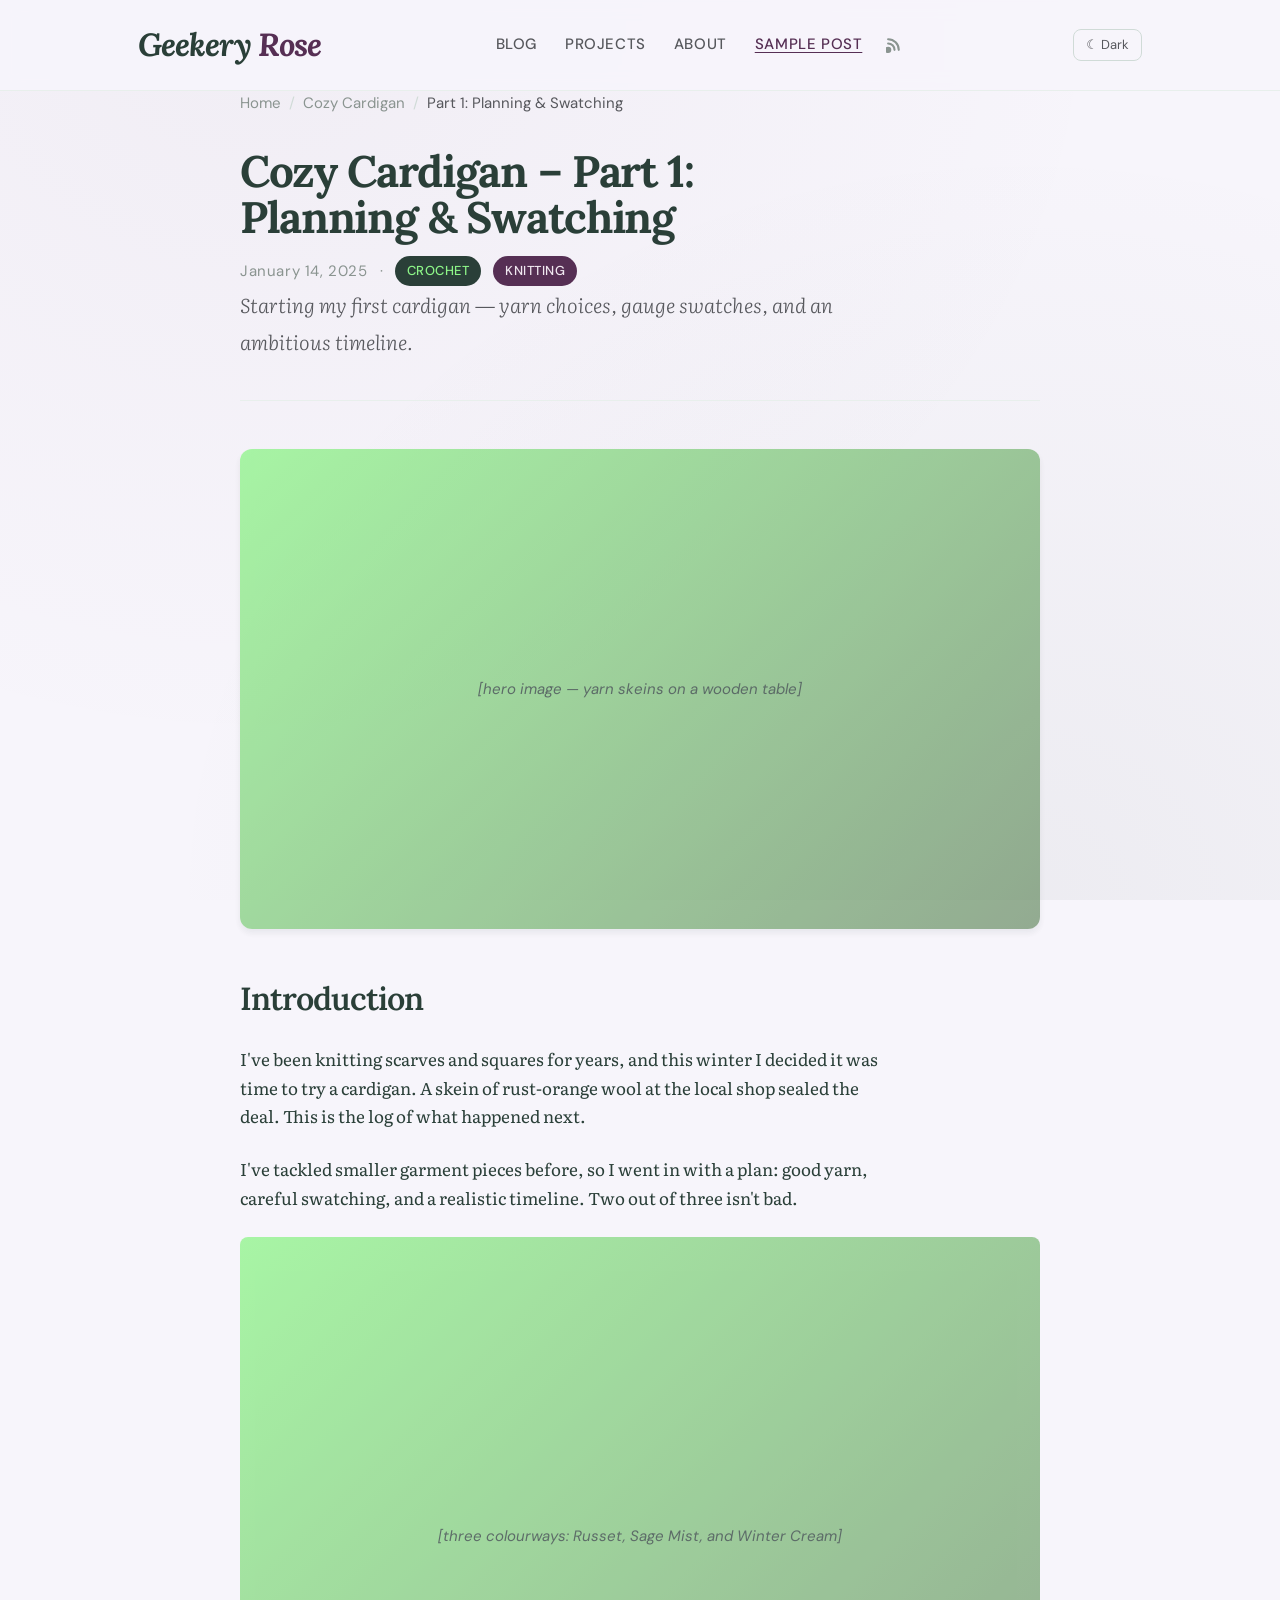
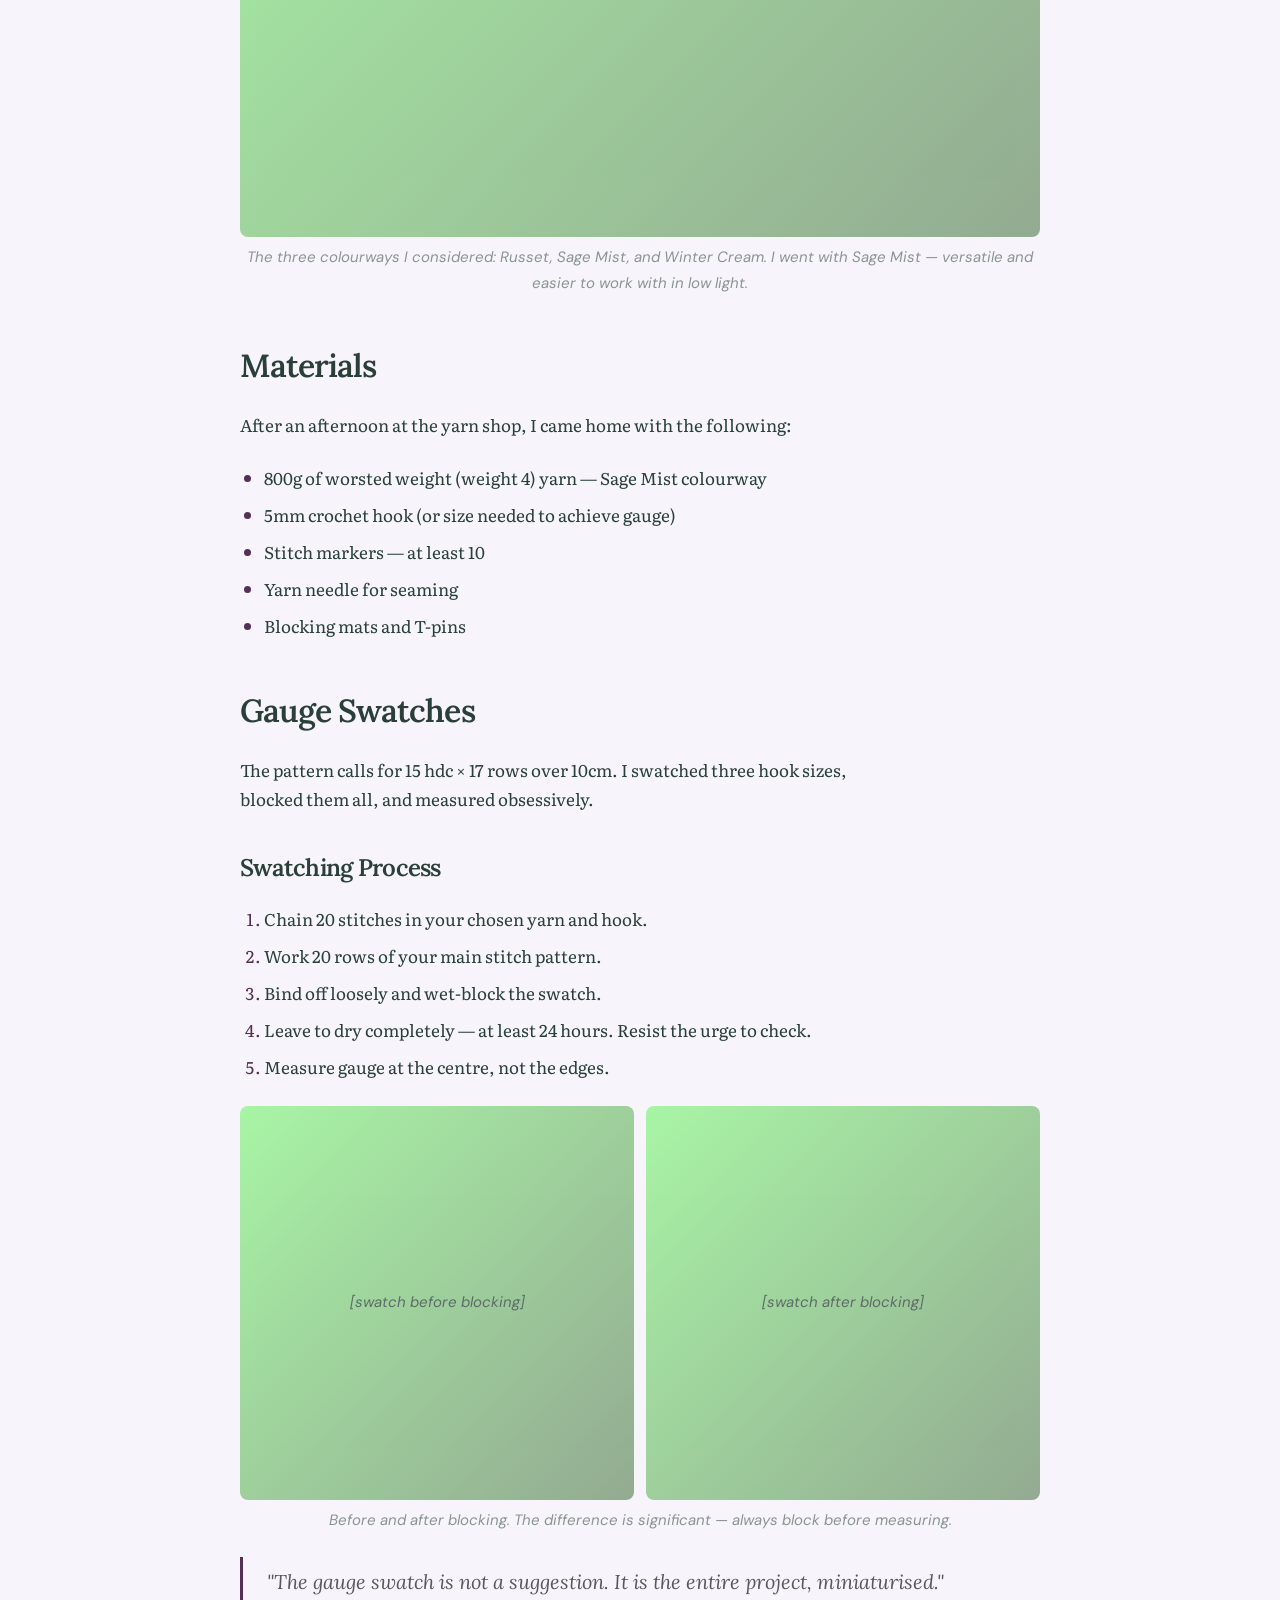
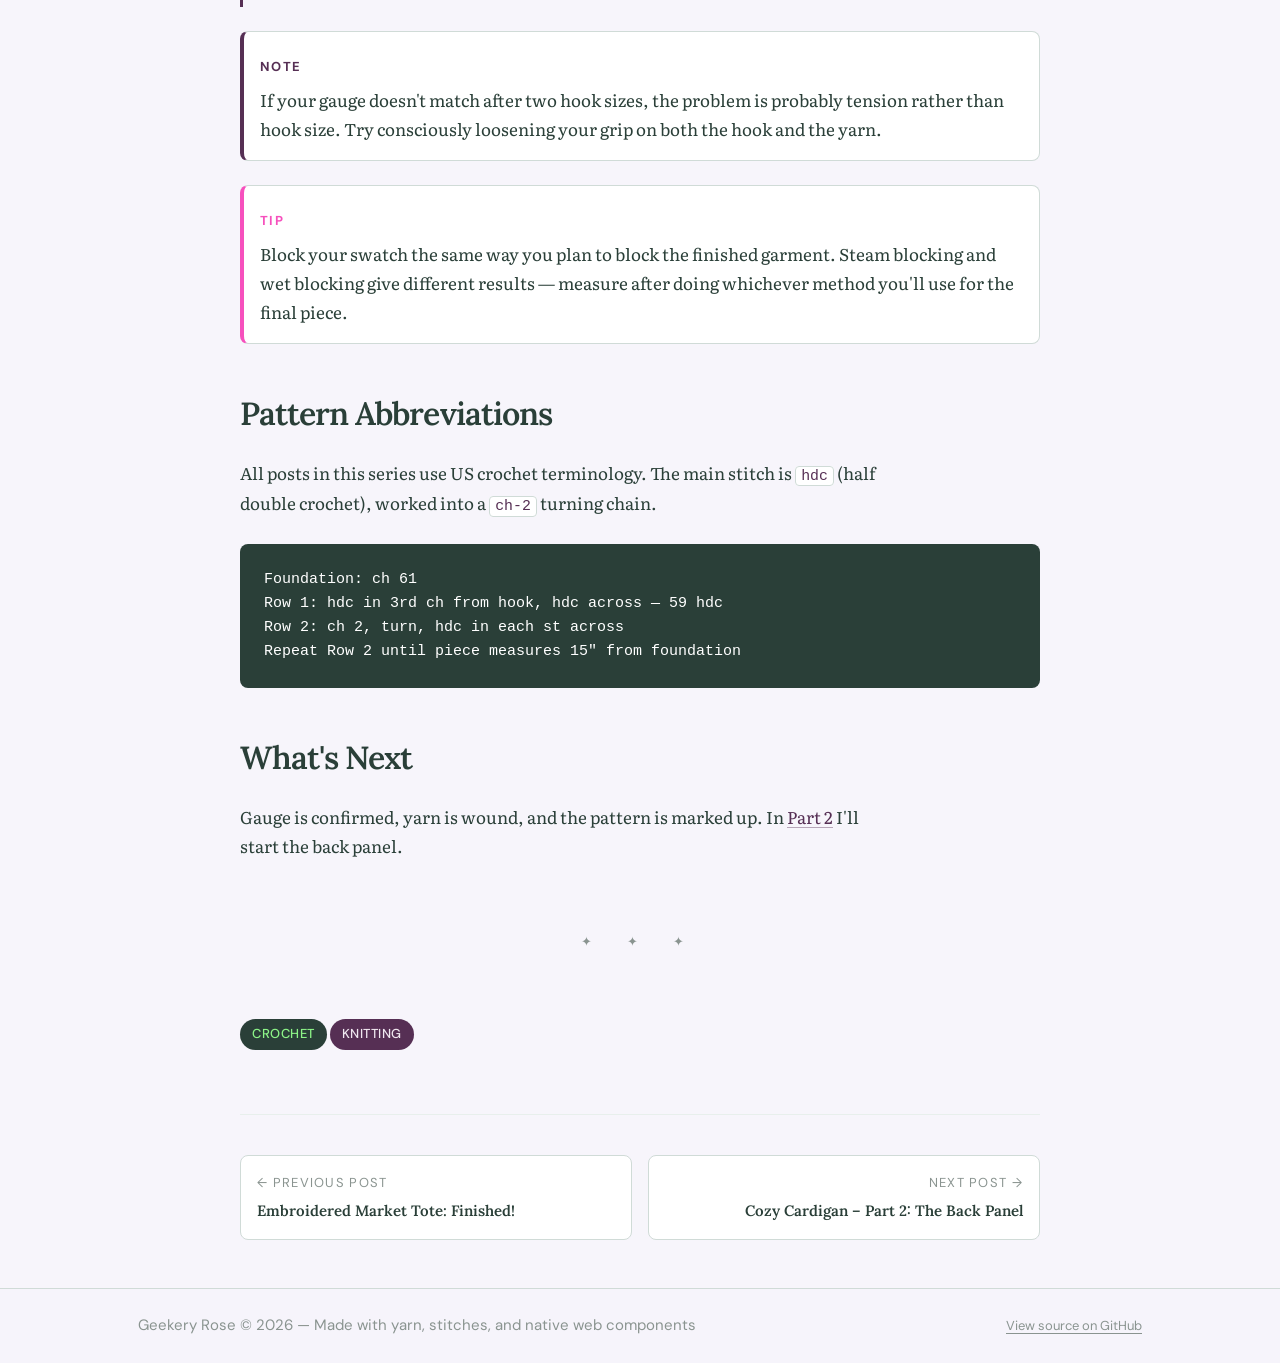
==== commit 3256f53b: "Abstract site header and footer into web components Extract <site-header> and <site-footer> from inl" ====
--- a/posts/sample-post.html
+++ b/posts/sample-post.html
@@ -17,14 +17,17 @@
   <!-- Post update changelog — add one tag per revision, oldest first -->
   <!-- <meta property="post:update" content="2025-03-01|Added note about blocking differences between yarns"> -->
 
-  <link rel="stylesheet" href="/styles/themes.css">
-  <link rel="stylesheet" href="/styles/base.css">
-
+  <link rel="stylesheet" href="../styles/themes.css">
+  <link rel="stylesheet" href="../styles/base.css">
+
+  <!-- Web components -->
+  <script type="module" src="../components/site-header.js"></script>
+  <script type="module" src="../components/site-footer.js"></script>
   <!--
     Web components referenced below are not yet built.
     image-lightbox.js: activates full-screen viewer on any img[data-lightbox]
   -->
-  <script type="module" src="/components/image-lightbox.js"></script>
+  <script type="module" src="../components/image-lightbox.js"></script>
 
 
 </head>
@@ -33,31 +36,7 @@
 
   <a href="#main" class="skip-link">Skip to content</a>
 
-  <!-- ================================================================
-       SITE HEADER
-       ================================================================ -->
-  <header class="site-header">
-    <div class="container site-header__inner">
-
-      <a href="/" class="site-logo">Geekery <em>Rose</em></a>
-
-      <nav aria-label="Main navigation" class="site-nav">
-        <a href="/blog.html"     class="site-nav__link">Blog</a>
-        <a href="/projects.html" class="site-nav__link">Projects</a>
-        <a href="/about.html"    class="site-nav__link">About</a>
-        <a href="/feed.xml" class="nav-rss" aria-label="RSS feed">
-          <svg viewBox="0 0 16 16" fill="currentColor" aria-hidden="true">
-            <path d="M2 2a1 1 0 0 0 0 2 9 9 0 0 1 9 9 1 1 0 0 0 2 0A11 11 0 0 0 2 2zm0 4a1 1 0 0 0 0 2 5 5 0 0 1 5 5 1 1 0 0 0 2 0A7 7 0 0 0 2 6zm0 4a3 3 0 1 0 0 6 3 3 0 0 0 0-6z"/>
-          </svg>
-        </a>
-      </nav>
-
-      <button class="theme-toggle" onclick="toggleTheme()" aria-label="Toggle dark mode">
-        ☾ Dark
-      </button>
-
-    </div>
-  </header>
+  <site-header></site-header>
 
 
   <!-- ================================================================
@@ -70,8 +49,8 @@
         <!-- Breadcrumb -->
         <nav aria-label="Breadcrumb">
           <ol class="breadcrumb">
-            <li><a href="/">Home</a></li>
-            <li><a href="/projects/cozy-cardigan/">Cozy Cardigan</a></li>
+            <li><a href="../index.html">Home</a></li>
+            <li><a href="../projects/cozy-cardigan/">Cozy Cardigan</a></li>
             <li aria-current="page">Part 1: Planning &amp; Swatching</li>
           </ol>
         </nav>
@@ -214,15 +193,15 @@
           <h2>What's Next</h2>
           <p>
             Gauge is confirmed, yarn is wound, and the pattern is marked up. In
-            <a href="/posts/2025-02-01-cozy-cardigan-part-2.html">Part 2</a> I'll start
+            <a href="2025-02-01-cozy-cardigan-part-2.html">Part 2</a> I'll start
             the back panel.
           </p>
 
           <hr class="flourish">
 
           <div class="post-tags">
-            <a href="/tags/crochet.html" class="tag tag--crochet">Crochet</a>
-            <a href="/tags/knitting.html" class="tag tag--knitting">Knitting</a>
+            <a href="../tags/crochet.html" class="tag tag--crochet">Crochet</a>
+            <a href="../tags/knitting.html" class="tag tag--knitting">Knitting</a>
           </div>
 
         </div><!-- /post-body -->
@@ -232,11 +211,11 @@
         <footer class="post-footer">
 
           <nav class="post-nav" aria-label="Post navigation">
-            <a href="/posts/2024-12-20-embroidered-tote.html" class="post-nav__link">
+            <a href="2024-12-20-embroidered-tote.html" class="post-nav__link">
               <span class="post-nav__label">← Previous post</span>
               <span class="post-nav__title">Embroidered Market Tote: Finished!</span>
             </a>
-            <a href="/posts/2025-02-01-cozy-cardigan-part-2.html" class="post-nav__link post-nav__link--next">
+            <a href="2025-02-01-cozy-cardigan-part-2.html" class="post-nav__link post-nav__link--next">
               <span class="post-nav__label">Next post →</span>
               <span class="post-nav__title">Cozy Cardigan – Part 2: The Back Panel</span>
             </a>
@@ -249,18 +228,7 @@
   </main>
 
 
-  <!-- ================================================================
-       SITE FOOTER
-       ================================================================ -->
-  <footer class="site-footer">
-    <div class="container site-footer__inner">
-      <p>Geekery Rose &copy; 2026 &mdash; Made with yarn, stitches, and native web components</p>
-      <a href="https://github.com/jordana33/geekery-rose" class="site-footer__source">View source on GitHub</a>
-    </div>
-  </footer>
-
-
-  <script src="/js/theme-toggle.js"></script>
+  <site-footer></site-footer>
 
 </body>
 </html>
--- a/styles/base.css
+++ b/styles/base.css
@@ -590,7 +590,8 @@
 
 .site-nav__link[aria-current="page"] {
   color: var(--color-accent);
-  background-color: var(--color-accent-subtle);
+  text-decoration: underline;
+  text-underline-offset: 3px;
 }
 
 /* RSS link in nav */
